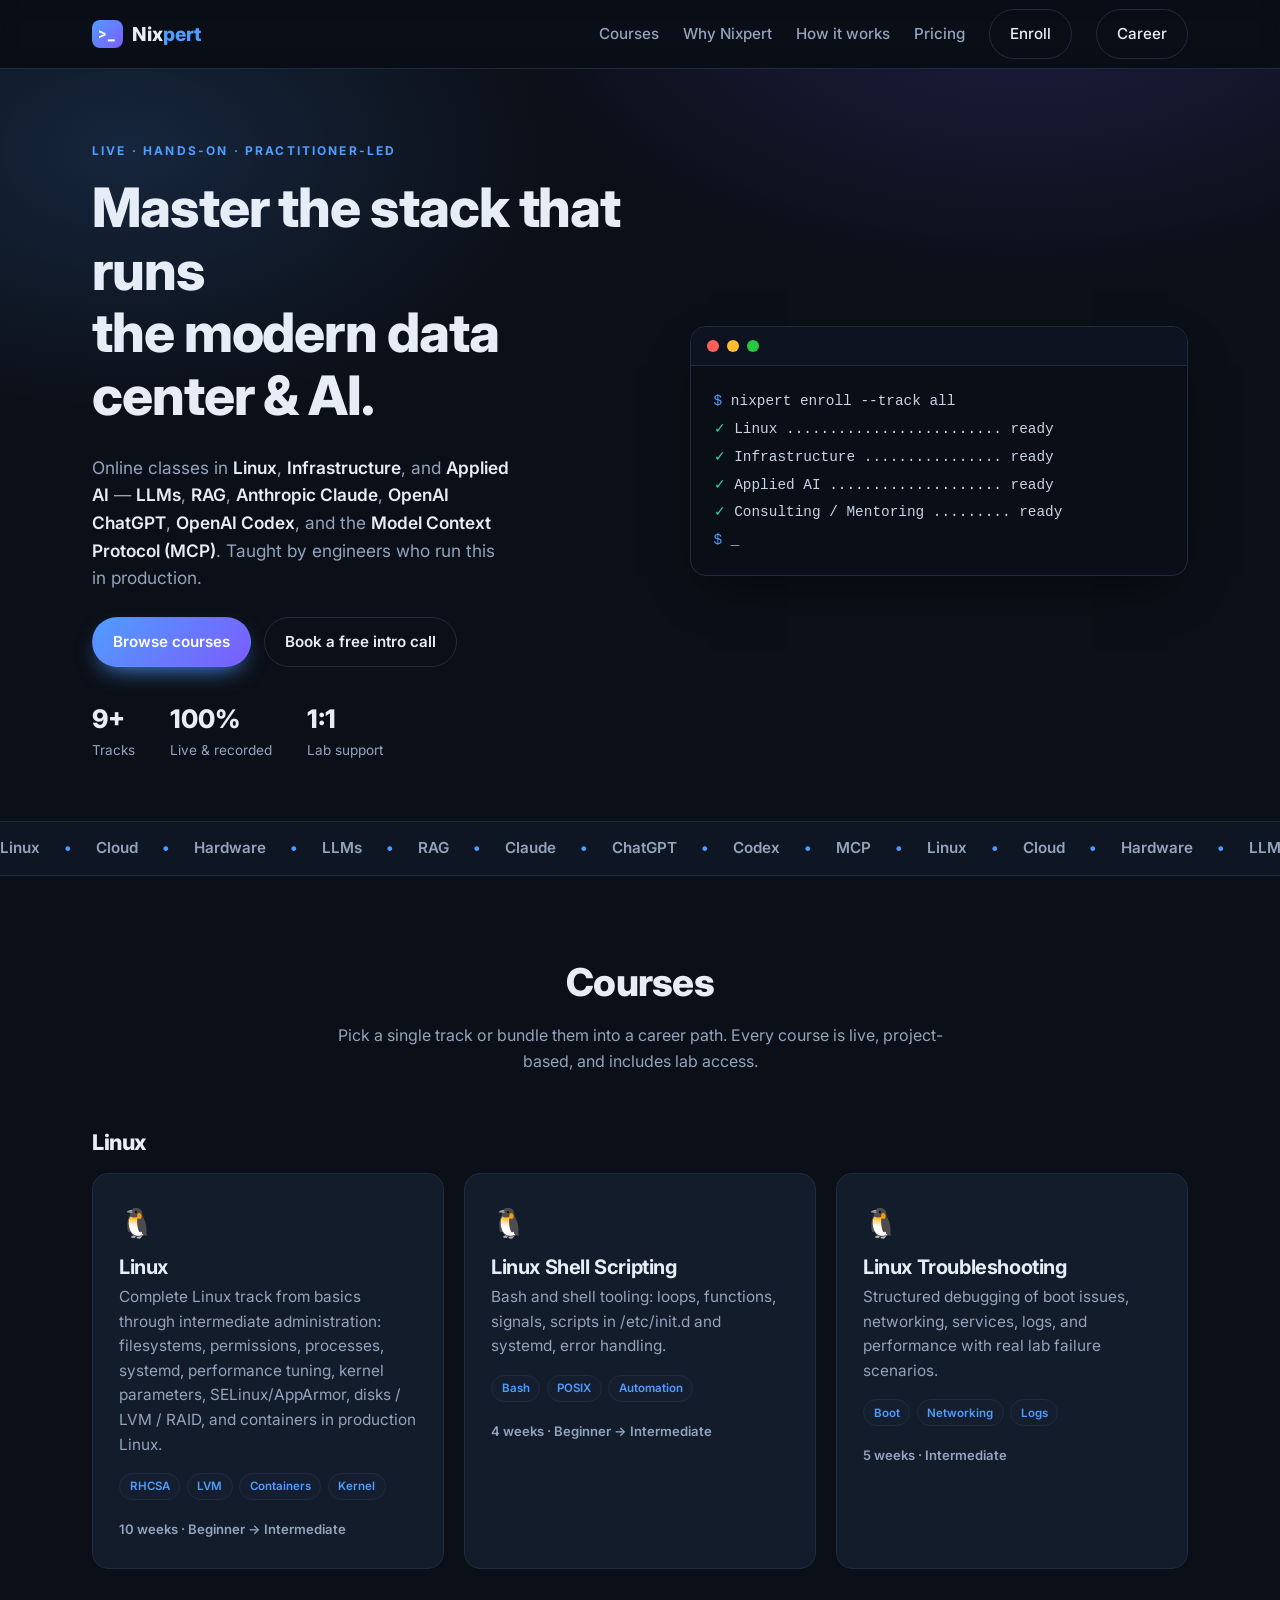
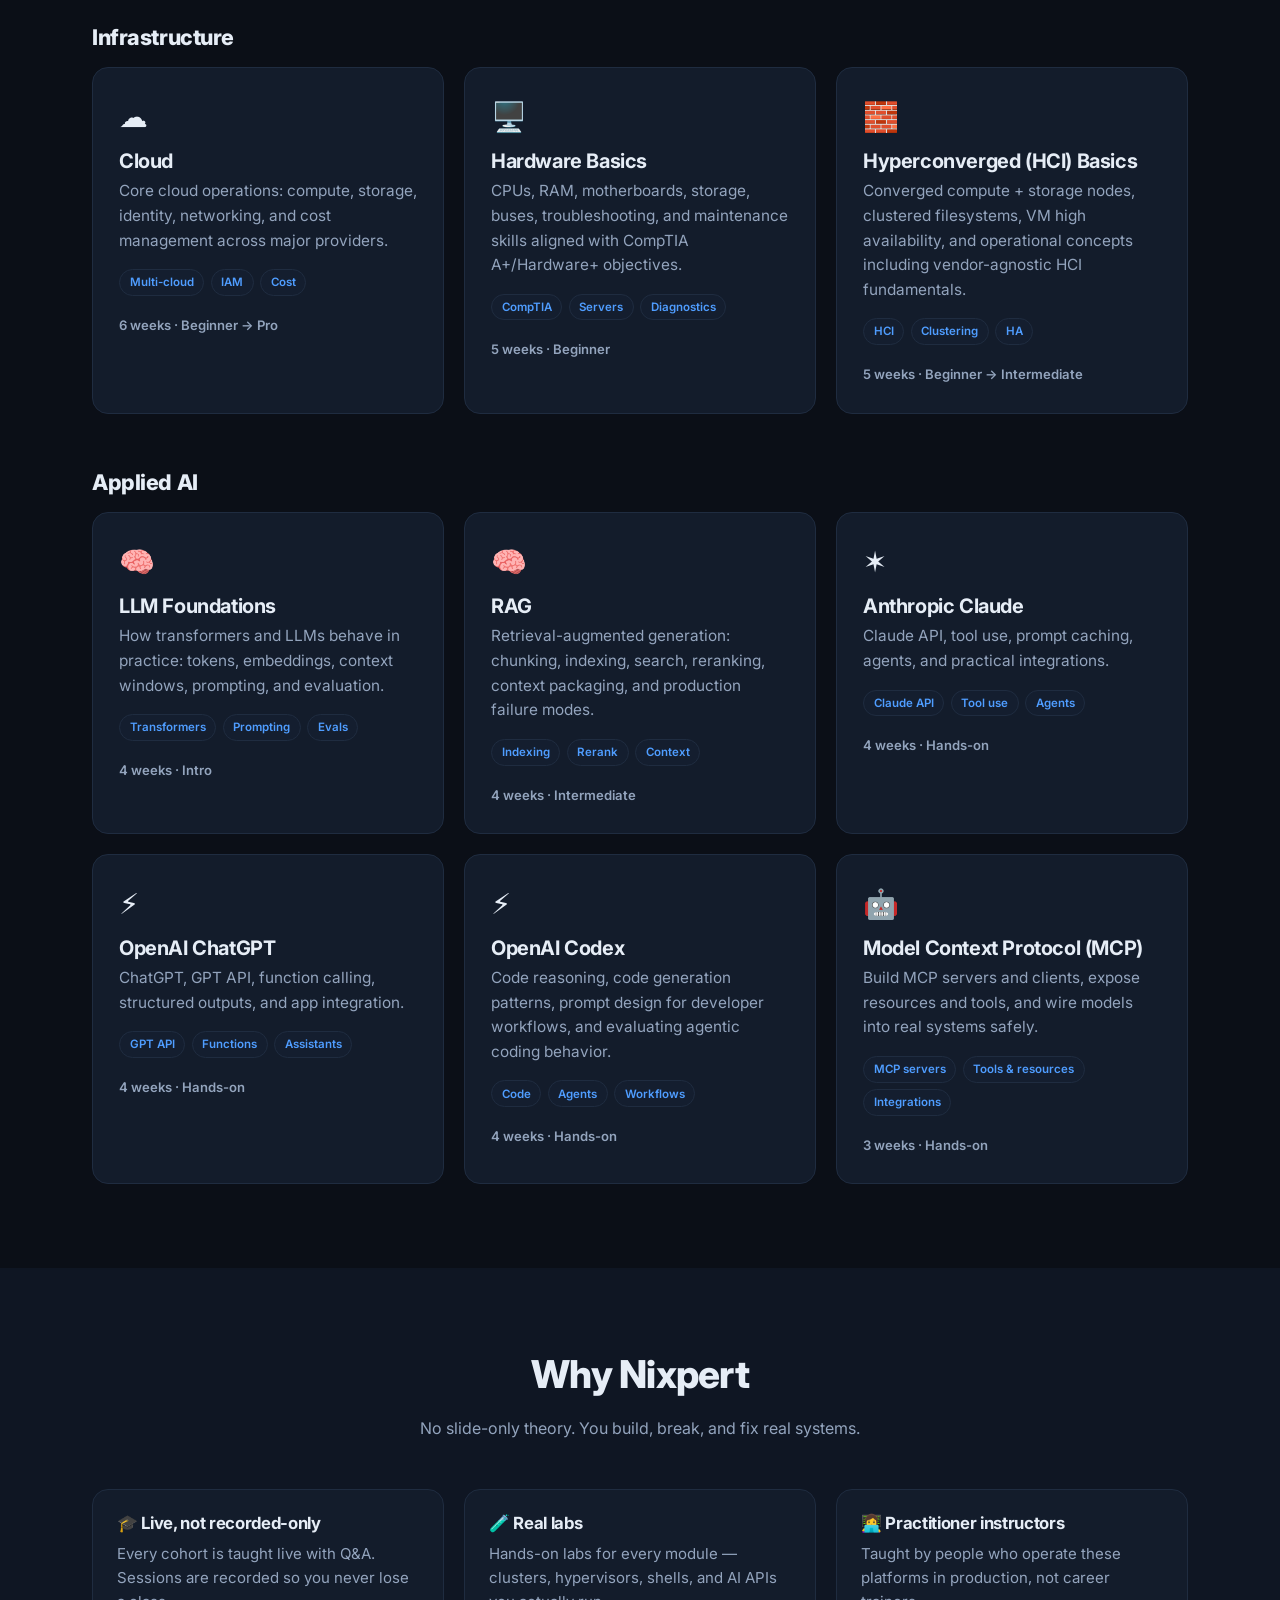
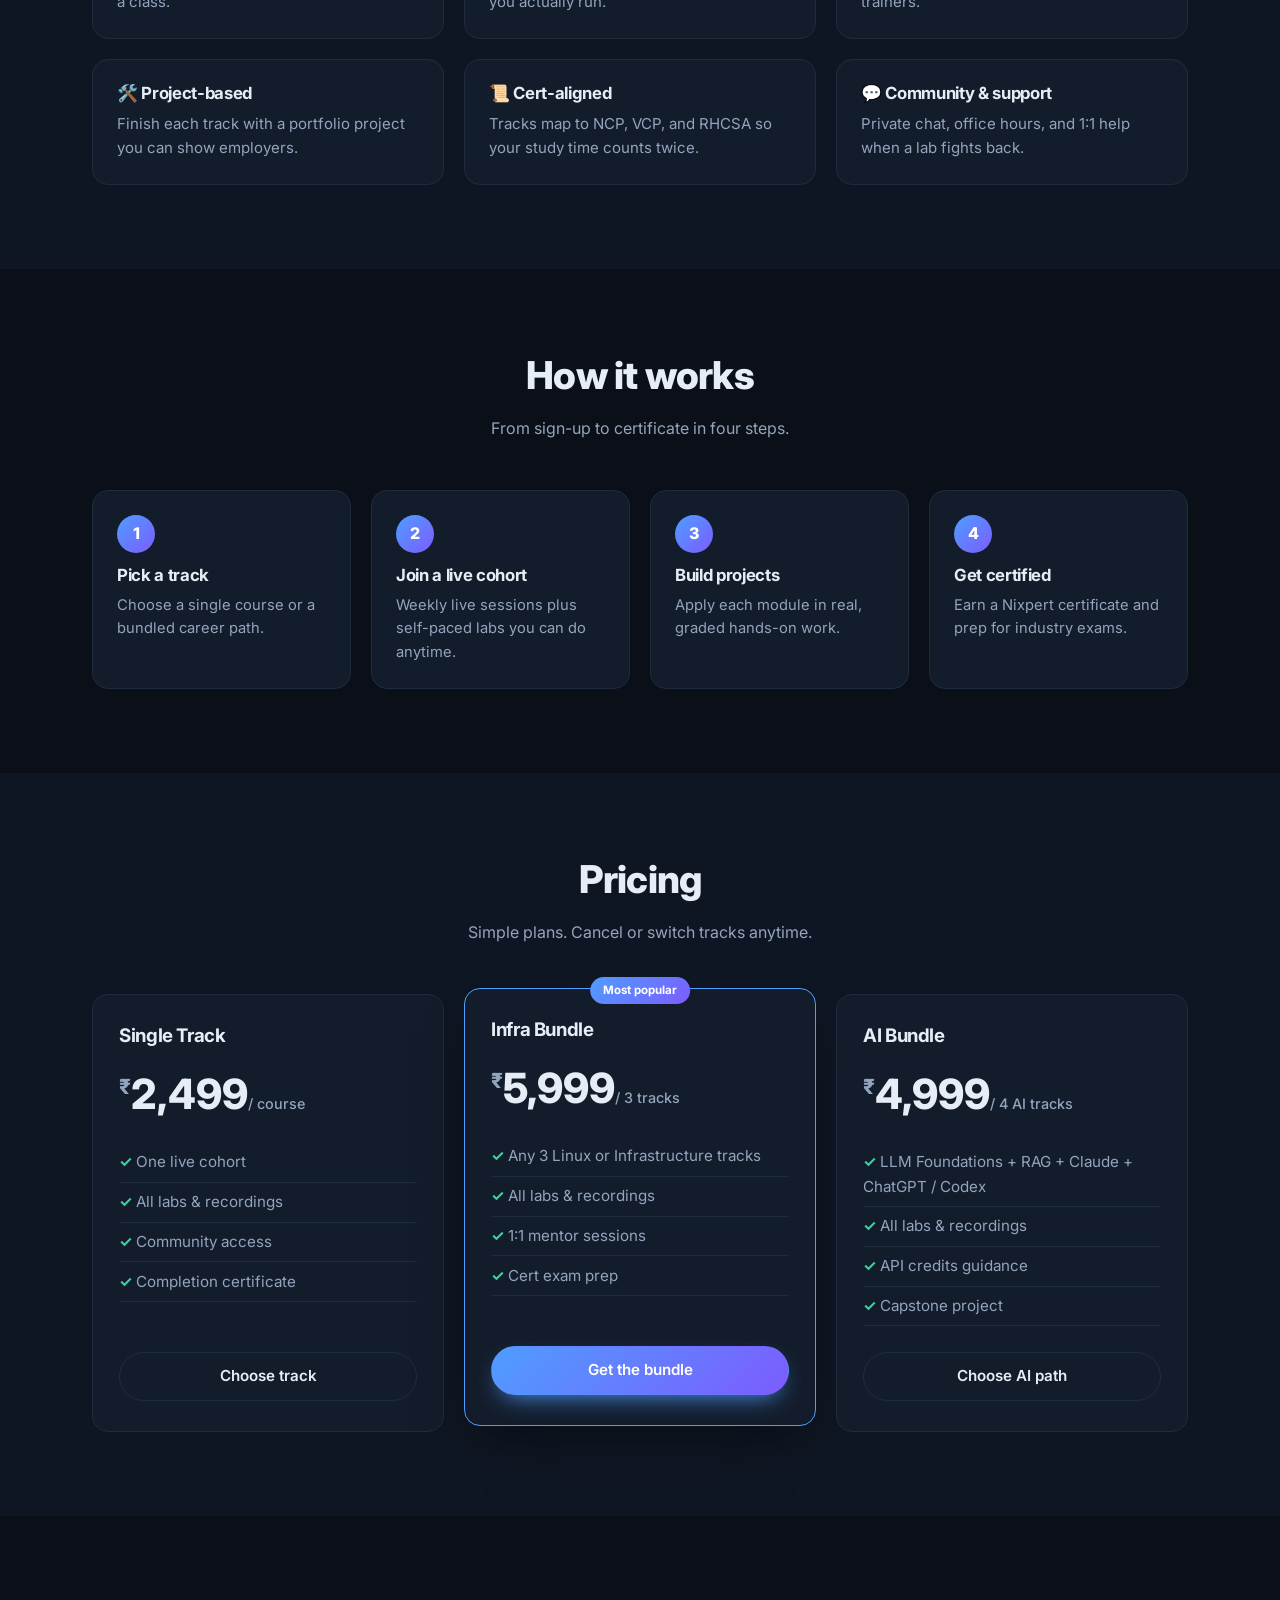
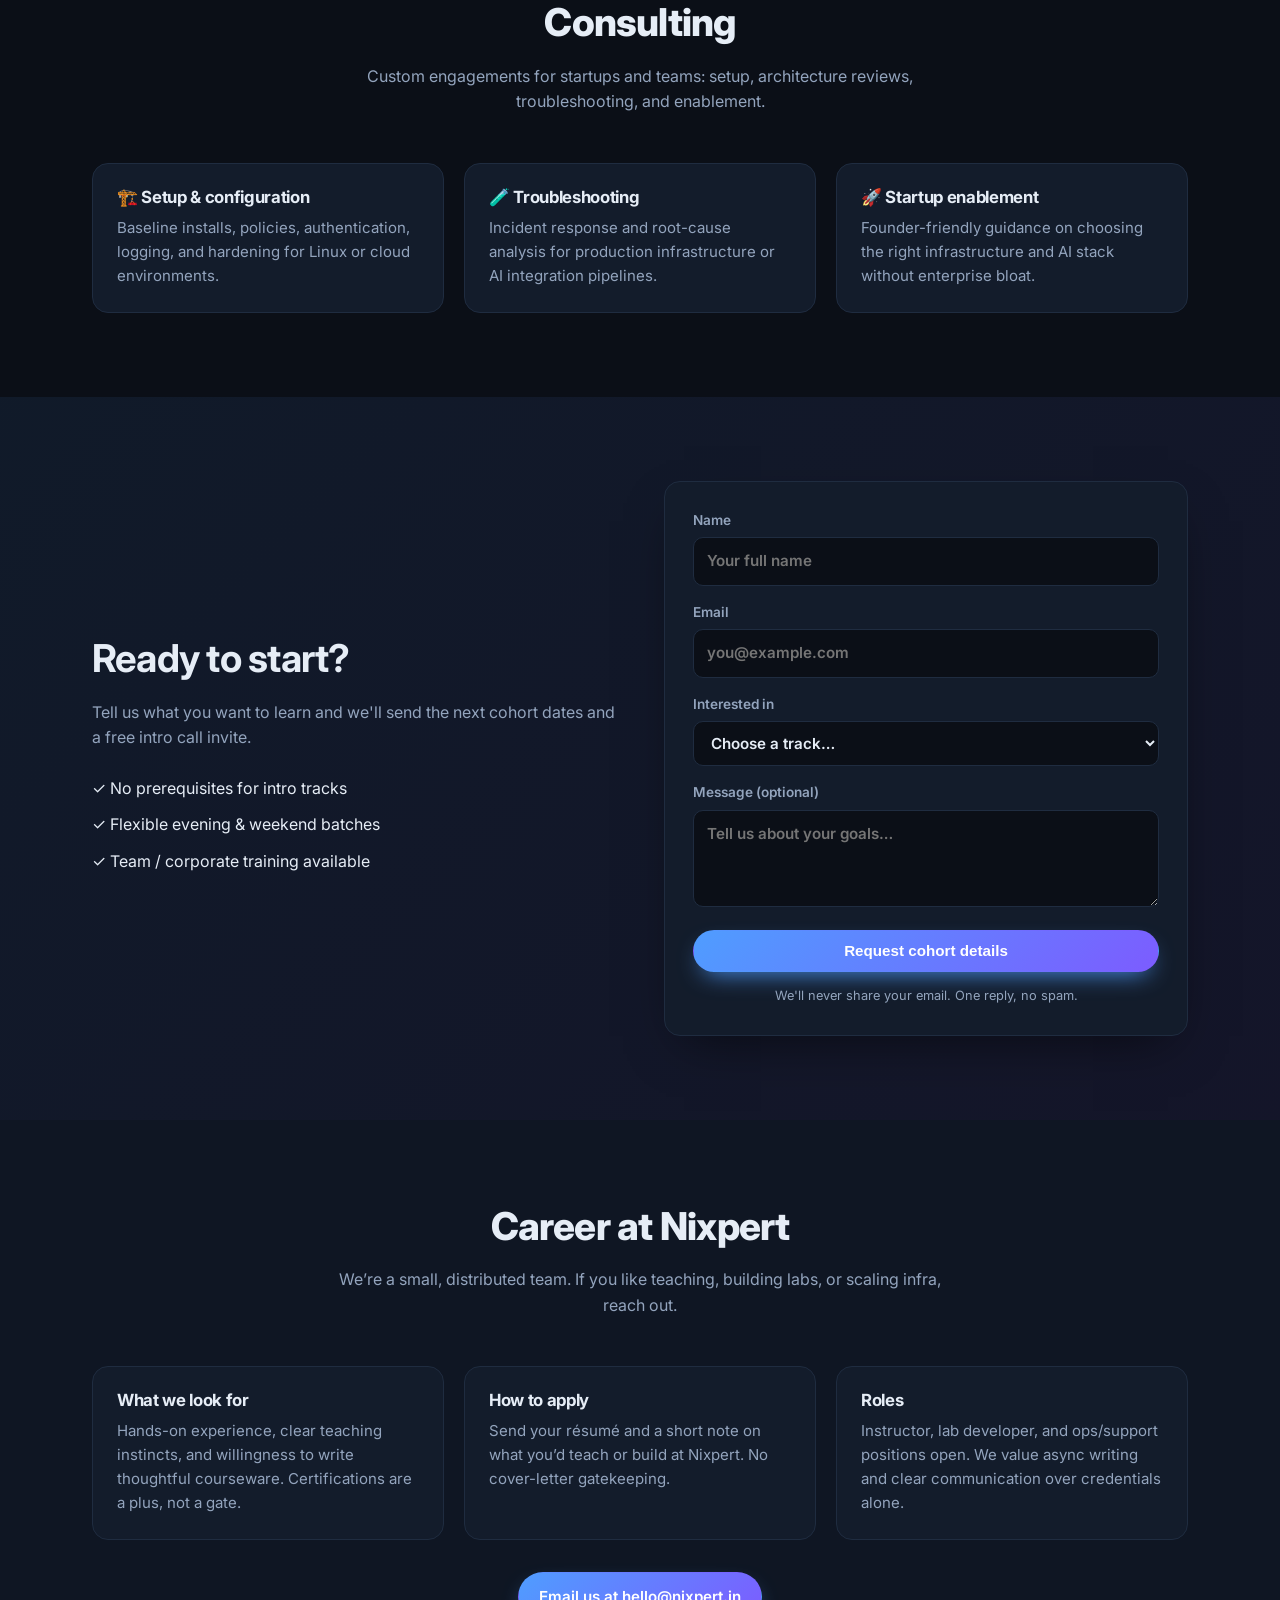
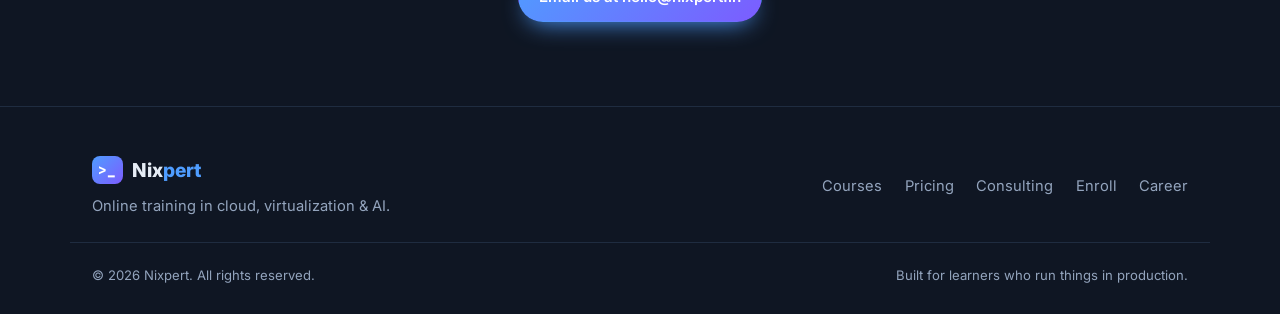
==== index.html @ 0e4563c8 "Remove duplicate intro call CTA from header nav and keep enroll note consistent" ====
<!DOCTYPE html>
<html lang="en">
<head>
  <meta charset="UTF-8" />
  <meta name="viewport" content="width=device-width, initial-scale=1.0" />
  <title>Nixpert — Online Training in Linux, Infrastructure &amp; AI</title>
  <meta name="description" content="Nixpert offers live, hands-on online training in Linux, Infrastructure, and Applied AI — LLMs, ChatGPT, OpenAI Codex, Claude, Claude Code, MCP, RAG, and more. Learn from real-world engineers." />
  <meta name="keywords" content="Linux training, Linux basics, Linux advanced, shell scripting, Linux troubleshooting, cloud training, AWS, GCP, Azure, hardware basics, HCI, hyperconverged, storage networking, AI training, OpenAI, ChatGPT, Codex, Anthropic, Claude, Claude Code, MCP, LLMs, RAG, online classes" />
  <meta property="og:title" content="Nixpert — Online Training in Linux, Infrastructure &amp; AI" />
  <meta property="og:description" content="Live, hands-on online classes in Linux, Infrastructure, and Applied AI: LLMs, ChatGPT, Codex, Claude, MCP, RAG, Cloud, and Hyperconverged fundamentals." />
  <meta property="og:type" content="website" />
  <link rel="preconnect" href="https://fonts.googleapis.com" />
  <link rel="preconnect" href="https://fonts.gstatic.com" crossorigin />
  <link href="https://fonts.googleapis.com/css2?family=Inter:wght@400;500;600;700;800&amp;family=JetBrains+Mono:wght@500;700&amp;display=swap" rel="stylesheet" />
  <link rel="stylesheet" href="styles.css" />
  <link rel="icon" href="data:image/svg+xml,<svg xmlns='http://www.w3.org/2000/svg' viewBox='0 0 100 100'><text y='.9em' font-size='90'>🐧</text></svg>" />
</head>
<body>
  <!-- ============ HEADER ============ -->
  <header class="site-header" id="top">
    <div class="container nav">
      <a class="brand" href="#top">
        <span class="brand-mark">&gt;_</span>
        <span class="brand-name">Nix<span class="accent">pert</span></span>
      </a>
      <nav class="nav-links" aria-label="Primary">
        <a href="#courses">Courses</a>
        <a href="#why">Why Nixpert</a>
        <a href="#how">How it works</a>
        <a href="#pricing">Pricing</a>
        <a class="btn btn-ghost" href="#enroll">Enroll</a>
        <a class="btn btn-ghost" href="#career">Career</a>
      </nav>
      <button class="nav-toggle" aria-label="Toggle menu" aria-expanded="false">☰</button>
    </div>
  </header>

  <!-- ============ HERO ============ -->
  <section class="hero">
    <div class="container hero-grid">
      <div class="hero-copy">
        <p class="eyebrow">Live · Hands-on · Practitioner-led</p>
        <h1>Master the stack that runs<br />the modern data center &amp; AI.</h1>
        <p class="lede">
          Online classes in <strong>Linux</strong>, <strong>Infrastructure</strong>, and
          <strong>Applied AI</strong> — <strong>LLMs</strong>, <strong>RAG</strong>,
          <strong>Anthropic Claude</strong>, <strong>OpenAI ChatGPT</strong>,
          <strong>OpenAI Codex</strong>, and the <strong>Model Context Protocol (MCP)</strong>.
          Taught by engineers who run this in production.
        </p>
        <div class="hero-cta">
          <a class="btn btn-primary" href="#courses">Browse courses</a>
          <a class="btn btn-ghost" href="#enroll">Book a free intro call</a>
        </div>
        <ul class="hero-stats">
          <li><strong>9+</strong><span>Tracks</span></li>
          <li><strong>100%</strong><span>Live &amp; recorded</span></li>
          <li><strong>1:1</strong><span>Lab support</span></li>
        </ul>
      </div>
      <div class="hero-terminal" aria-hidden="true">
        <div class="term-bar"><span></span><span></span><span></span></div>
        <pre class="term-body"><code><span class="c">$</span> nixpert enroll --track all
<span class="g">✓</span> Linux ......................... ready
<span class="g">✓</span> Infrastructure ................ ready
<span class="g">✓</span> Applied AI .................... ready
<span class="g">✓</span> Consulting / Mentoring ......... ready
<span class="c">$</span> <span class="blink">_</span></code></pre>
      </div>
    </div>
    <div class="marquee" aria-hidden="true">
      <div class="marquee-track">
        <span>Linux</span><span>•</span><span>Cloud</span><span>•</span>
        <span>Hardware</span><span>•</span><span>LLMs</span><span>•</span>
        <span>RAG</span><span>•</span><span>Claude</span><span>•</span>
        <span>ChatGPT</span><span>•</span><span>Codex</span><span>•</span>
        <span>MCP</span><span>•</span>
        <span>Linux</span><span>•</span><span>Cloud</span><span>•</span>
        <span>Hardware</span><span>•</span><span>LLMs</span><span>•</span>
        <span>RAG</span><span>•</span><span>Claude</span><span>•</span>
        <span>ChatGPT</span><span>•</span><span>Codex</span><span>•</span>
        <span>MCP</span><span>•</span>
      </div>
    </div>
  </section>

  <!-- ============ COURSES ============ -->
  <section class="section" id="courses">
    <div class="container">
      <div class="section-head">
        <h2>Courses</h2>
        <p>Pick a single track or bundle them into a career path. Every course is live, project-based, and includes lab access.</p>
      </div>

      <h3 class="track-heading">Linux</h3>
      <div class="card-grid">

        <article class="course-card">
          <div class="course-icon">🐧</div>
          <h3>Linux</h3>
          <p>Complete Linux track from basics through intermediate administration: filesystems, permissions, processes, systemd, performance tuning, kernel parameters, SELinux/AppArmor, disks / LVM / RAID, and containers in production Linux.</p>
          <ul class="tags"><li>RHCSA</li><li>LVM</li><li>Containers</li><li>Kernel</li></ul>
          <span class="course-meta">10 weeks · Beginner → Intermediate</span>
        </article>

        <article class="course-card">
          <div class="course-icon">🐧</div>
          <h3>Linux Shell Scripting</h3>
          <p>Bash and shell tooling: loops, functions, signals, scripts in /etc/init.d and systemd, error handling.</p>
          <ul class="tags"><li>Bash</li><li>POSIX</li><li>Automation</li></ul>
          <span class="course-meta">4 weeks · Beginner → Intermediate</span>
        </article>

        <article class="course-card">
          <div class="course-icon">🐧</div>
          <h3>Linux Troubleshooting</h3>
          <p>Structured debugging of boot issues, networking, services, logs, and performance with real lab failure scenarios.</p>
          <ul class="tags"><li>Boot</li><li>Networking</li><li>Logs</li></ul>
          <span class="course-meta">5 weeks · Intermediate</span>
        </article>

      </div>

      <h3 class="track-heading">Infrastructure</h3>
      <div class="card-grid">

        <article class="course-card">
          <div class="course-icon">☁️</div>
          <h3>Cloud</h3>
          <p>Core cloud operations: compute, storage, identity, networking, and cost management across major providers.</p>
          <ul class="tags"><li>Multi-cloud</li><li>IAM</li><li>Cost</li></ul>
          <span class="course-meta">6 weeks · Beginner → Pro</span>
        </article>

        <article class="course-card">
          <div class="course-icon">🖥️</div>
          <h3>Hardware Basics</h3>
          <p>CPUs, RAM, motherboards, storage, buses, troubleshooting, and maintenance skills aligned with CompTIA A+/Hardware+ objectives.</p>
          <ul class="tags"><li>CompTIA</li><li>Servers</li><li>Diagnostics</li></ul>
          <span class="course-meta">5 weeks · Beginner</span>
        </article>

        <article class="course-card">
          <div class="course-icon">🧱</div>
          <h3>Hyperconverged (HCI) Basics</h3>
          <p>Converged compute + storage nodes, clustered filesystems, VM high availability, and operational concepts including vendor-agnostic HCI fundamentals.</p>
          <ul class="tags"><li>HCI</li><li>Clustering</li><li>HA</li></ul>
          <span class="course-meta">5 weeks · Beginner → Intermediate</span>
        </article>

      </div>

      <h3 class="track-heading">Applied AI</h3>
      <div class="card-grid">

        <article class="course-card">
          <div class="course-icon">🧠</div>
          <h3>LLM Foundations</h3>
          <p>How transformers and LLMs behave in practice: tokens, embeddings, context windows, prompting, and evaluation.</p>
          <ul class="tags"><li>Transformers</li><li>Prompting</li><li>Evals</li></ul>
          <span class="course-meta">4 weeks · Intro</span>
        </article>

        <article class="course-card">
          <div class="course-icon">🧠</div>
          <h3>RAG</h3>
          <p>Retrieval-augmented generation: chunking, indexing, search, reranking, context packaging, and production failure modes.</p>
          <ul class="tags"><li>Indexing</li><li>Rerank</li><li>Context</li></ul>
          <span class="course-meta">4 weeks · Intermediate</span>
        </article>

        <article class="course-card">
          <div class="course-icon">✶</div>
          <h3>Anthropic Claude</h3>
          <p>Claude API, tool use, prompt caching, agents, and practical integrations.</p>
          <ul class="tags"><li>Claude API</li><li>Tool use</li><li>Agents</li></ul>
          <span class="course-meta">4 weeks · Hands-on</span>
        </article>

        <article class="course-card">
          <div class="course-icon">⚡</div>
          <h3>OpenAI ChatGPT</h3>
          <p>ChatGPT, GPT API, function calling, structured outputs, and app integration.</p>
          <ul class="tags"><li>GPT API</li><li>Functions</li><li>Assistants</li></ul>
          <span class="course-meta">4 weeks · Hands-on</span>
        </article>

        <article class="course-card">
          <div class="course-icon">⚡</div>
          <h3>OpenAI Codex</h3>
          <p>Code reasoning, code generation patterns, prompt design for developer workflows, and evaluating agentic coding behavior.</p>
          <ul class="tags"><li>Code</li><li>Agents</li><li>Workflows</li></ul>
          <span class="course-meta">4 weeks · Hands-on</span>
        </article>

        <article class="course-card">
          <div class="course-icon">🤖</div>
          <h3>Model Context Protocol (MCP)</h3>
          <p>Build MCP servers and clients, expose resources and tools, and wire models into real systems safely.</p>
          <ul class="tags"><li>MCP servers</li><li>Tools &amp; resources</li><li>Integrations</li></ul>
          <span class="course-meta">3 weeks · Hands-on</span>
        </article>

      </div>
    </div>
  </section>

  <!-- ============ WHY ============ -->
  <section class="section section-alt" id="why">
    <div class="container">
      <div class="section-head">
        <h2>Why Nixpert</h2>
        <p>No slide-only theory. You build, break, and fix real systems.</p>
      </div>
      <div class="feature-grid">
        <div class="feature">
          <h3>🎓 Live, not recorded-only</h3>
          <p>Every cohort is taught live with Q&amp;A. Sessions are recorded so you never lose a class.</p>
        </div>
        <div class="feature">
          <h3>🧪 Real labs</h3>
          <p>Hands-on labs for every module — clusters, hypervisors, shells, and AI APIs you actually run.</p>
        </div>
        <div class="feature">
          <h3>👩‍💻 Practitioner instructors</h3>
          <p>Taught by people who operate these platforms in production, not career trainers.</p>
        </div>
        <div class="feature">
          <h3>🛠️ Project-based</h3>
          <p>Finish each track with a portfolio project you can show employers.</p>
        </div>
        <div class="feature">
          <h3>📜 Cert-aligned</h3>
          <p>Tracks map to NCP, VCP, and RHCSA so your study time counts twice.</p>
        </div>
        <div class="feature">
          <h3>💬 Community &amp; support</h3>
          <p>Private chat, office hours, and 1:1 help when a lab fights back.</p>
        </div>
      </div>
    </div>
  </section>

  <!-- ============ HOW IT WORKS ============ -->
  <section class="section" id="how">
    <div class="container">
      <div class="section-head">
        <h2>How it works</h2>
        <p>From sign-up to certificate in four steps.</p>
      </div>
      <ol class="steps">
        <li><span class="step-n">1</span><h3>Pick a track</h3><p>Choose a single course or a bundled career path.</p></li>
        <li><span class="step-n">2</span><h3>Join a live cohort</h3><p>Weekly live sessions plus self-paced labs you can do anytime.</p></li>
        <li><span class="step-n">3</span><h3>Build projects</h3><p>Apply each module in real, graded hands-on work.</p></li>
        <li><span class="step-n">4</span><h3>Get certified</h3><p>Earn a Nixpert certificate and prep for industry exams.</p></li>
      </ol>
    </div>
  </section>

  <!-- ============ PRICING ============ -->
  <section class="section section-alt" id="pricing">
    <div class="container">
      <div class="section-head">
        <h2>Pricing</h2>
        <p>Simple plans. Cancel or switch tracks anytime.</p>
      </div>
      <div class="price-grid">
        <div class="price-card">
          <h3>Single Track</h3>
          <p class="price"><span>₹</span>2,499<small>/ course</small></p>
          <ul>
            <li>One live cohort</li>
            <li>All labs &amp; recordings</li>
            <li>Community access</li>
            <li>Completion certificate</li>
          </ul>
          <a class="btn btn-ghost" href="#enroll">Choose track</a>
        </div>
        <div class="price-card price-card--featured">
          <div class="badge">Most popular</div>
          <h3>Infra Bundle</h3>
          <p class="price"><span>₹</span>5,999<small>/ 3 tracks</small></p>
          <ul>
            <li>Any 3 Linux or Infrastructure tracks</li>
            <li>All labs &amp; recordings</li>
            <li>1:1 mentor sessions</li>
            <li>Cert exam prep</li>
          </ul>
          <a class="btn btn-primary" href="#enroll">Get the bundle</a>
        </div>
        <div class="price-card">
          <h3>AI Bundle</h3>
          <p class="price"><span>₹</span>4,999<small>/ 4 AI tracks</small></p>
          <ul>
            <li>LLM Foundations + RAG + Claude + ChatGPT / Codex</li>
            <li>All labs &amp; recordings</li>
            <li>API credits guidance</li>
            <li>Capstone project</li>
          </ul>
          <a class="btn btn-ghost" href="#enroll">Choose AI path</a>
        </div>
      </div>
    </div>
  </section>

  <!-- ============ CONSULTING ============ -->
  <section class="section" id="consulting">
    <div class="container">
      <div class="section-head">
        <h2>Consulting</h2>
        <p>Custom engagements for startups and teams: setup, architecture reviews, troubleshooting, and enablement.</p>
      </div>
      <div class="feature-grid">
        <div class="feature">
          <h3>🏗️ Setup &amp; configuration</h3>
          <p>Baseline installs, policies, authentication, logging, and hardening for Linux or cloud environments.</p>
        </div>
        <div class="feature">
          <h3>🧪 Troubleshooting</h3>
          <p>Incident response and root-cause analysis for production infrastructure or AI integration pipelines.</p>
        </div>
        <div class="feature">
          <h3>🚀 Startup enablement</h3>
          <p>Founder-friendly guidance on choosing the right infrastructure and AI stack without enterprise bloat.</p>
        </div>
      </div>
    </div>
  </section>

  <!-- ============ ENROLL ============ -->
  <section class="section enroll" id="enroll">
    <div class="container enroll-grid">
      <div class="enroll-copy">
        <h2>Ready to start?</h2>
        <p>Tell us what you want to learn and we'll send the next cohort dates and a free intro call invite.</p>
        <ul class="enroll-points">
          <li>✓ No prerequisites for intro tracks</li>
          <li>✓ Flexible evening &amp; weekend batches</li>
          <li>✓ Team / corporate training available</li>
        </ul>
      </div>
      <form class="enroll-form" action="https://formsubmit.co/hello@nixpert.in" method="POST">
        <label>Name
          <input type="text" name="name" required placeholder="Your full name" />
        </label>
        <label>Email
          <input type="email" name="email" required placeholder="you@example.com" />
        </label>
        <label>Interested in
          <select name="track" required>
            <option value="" disabled selected>Choose a track…</option>
            <option>Cloud</option>
            <option>Infrastructure</option>
            <option>Linux</option>
          </select>
        </label>
        <label>Message (optional)
          <textarea name="message" rows="3" placeholder="Tell us about your goals…"></textarea>
        </label>
        <button class="btn btn-primary btn-block" type="submit">Request cohort details</button>
        <p class="form-note">We'll never share your email. One reply, no spam.</p>
      </form>
    </div>
  </section>

  <!-- ============ CAREER ============ -->
  <section class="section section-alt" id="career">
    <div class="container">
      <div class="section-head">
        <h2>Career at Nixpert</h2>
        <p>We’re a small, distributed team. If you like teaching, building labs, or scaling infra, reach out.</p>
      </div>
      <div class="feature-grid">
        <div class="feature">
          <h3>What we look for</h3>
          <p>Hands-on experience, clear teaching instincts, and willingness to write thoughtful courseware. Certifications are a plus, not a gate.</p>
        </div>
        <div class="feature">
          <h3>How to apply</h3>
          <p>Send your résumé and a short note on what you’d teach or build at Nixpert. No cover-letter gatekeeping.</p>
        </div>
        <div class="feature">
          <h3>Roles</h3>
          <p>Instructor, lab developer, and ops/support positions open. We value async writing and clear communication over credentials alone.</p>
        </div>
      </div>
      <div style="max-width: 720px; margin: 32px auto 0; text-align: center;">
        <a class="btn btn-primary" href="mailto:hello@nixpert.in">Email us at hello@nixpert.in</a>
      </div>
    </div>
  </section>

  <!-- ============ FOOTER ============ -->
  <footer class="site-footer">
    <div class="container footer-grid">

      <div>
        <a class="brand" href="#top"><span class="brand-mark">&gt;_</span><span class="brand-name">Nix<span class="accent">pert</span></span></a>
        <p class="footer-tag">Online training in cloud, virtualization &amp; AI.</p>
      </div>
      <nav aria-label="Footer">
        <a href="#courses">Courses</a>
        <a href="#pricing">Pricing</a>
        <a href="#consulting">Consulting</a>
        <a href="#enroll">Enroll</a>
        <a href="#career">Career</a>
      </nav>
    </div>
    <div class="container footer-bottom">
      <span>© <span id="year"></span> Nixpert. All rights reserved.</span>
      <span>Built for learners who run things in production.</span>
    </div>
  </footer>

  <script>
    // Mobile nav toggle
    const toggle = document.querySelector('.nav-toggle');
    const links = document.querySelector('.nav-links');
    toggle.addEventListener('click', () => {
      const open = links.classList.toggle('open');
      toggle.setAttribute('aria-expanded', open);
    });
    links.querySelectorAll('a').forEach(a => a.addEventListener('click', () => {
      links.classList.remove('open');
      toggle.setAttribute('aria-expanded', false);
    }));
    // Current year
    document.getElementById('year').textContent = new Date().getFullYear();
  </script>
</body>
</html>
---- styles.css ----
:root {
  --bg: #0b0f17;
  --bg-alt: #0f1623;
  --panel: #131c2b;
  --panel-2: #18233650;
  --text: #e6edf6;
  --muted: #93a4bd;
  --border: #1f2c40;
  --accent: #4f9dff;
  --accent-2: #7c5cff;
  --green: #38d39f;
  --radius: 16px;
  --maxw: 1140px;
  --shadow: 0 20px 50px -20px rgba(0, 0, 0, 0.6);
}

* { box-sizing: border-box; }

html { scroll-behavior: smooth; }

body {
  margin: 0;
  font-family: "Inter", system-ui, -apple-system, Segoe UI, Roboto, sans-serif;
  background: var(--bg);
  color: var(--text);
  line-height: 1.6;
  -webkit-font-smoothing: antialiased;
}

.container {
  width: 100%;
  max-width: var(--maxw);
  margin: 0 auto;
  padding: 0 22px;
}

a { color: inherit; text-decoration: none; }

h1, h2, h3 { line-height: 1.15; margin: 0 0 .5em; letter-spacing: -0.02em; }

.accent { color: var(--accent); }

/* ---------- Buttons ---------- */
.btn {
  display: inline-flex;
  align-items: center;
  justify-content: center;
  gap: .5rem;
  padding: .72rem 1.25rem;
  border-radius: 999px;
  font-weight: 600;
  font-size: .95rem;
  border: 1px solid transparent;
  cursor: pointer;
  transition: transform .15s ease, box-shadow .2s ease, background .2s ease;
}
.btn:hover { transform: translateY(-2px); }
.btn-primary {
  background: linear-gradient(135deg, var(--accent), var(--accent-2));
  color: #fff;
  box-shadow: 0 10px 25px -10px var(--accent);
}
.btn-ghost {
  background: transparent;
  border-color: var(--border);
  color: var(--text);
}
.btn-ghost:hover { border-color: var(--accent); color: #fff; }
.btn-block { width: 100%; }

/* ---------- Header ---------- */
.site-header {
  position: sticky;
  top: 0;
  z-index: 50;
  backdrop-filter: blur(12px);
  background: rgba(11, 15, 23, 0.72);
  border-bottom: 1px solid var(--border);
}
.nav {
  display: flex;
  align-items: center;
  justify-content: space-between;
  height: 68px;
}
.brand { display: inline-flex; align-items: center; gap: .55rem; font-weight: 800; font-size: 1.2rem; }
.brand-mark {
  font-family: "JetBrains Mono", monospace;
  background: linear-gradient(135deg, var(--accent), var(--accent-2));
  color: #fff;
  padding: .15rem .4rem;
  border-radius: 8px;
  font-size: .9rem;
}
.nav-links { display: flex; align-items: center; gap: 1.5rem; }
.nav-links a { color: var(--muted); font-weight: 500; font-size: .95rem; transition: color .2s; }
.nav-links a:hover { color: var(--text); }
.nav-links .btn { color: var(--text); }
.nav-toggle {
  display: none;
  background: none;
  border: none;
  color: var(--text);
  font-size: 1.5rem;
  cursor: pointer;
}

/* ---------- Hero ---------- */
.hero {
  position: relative;
  overflow: hidden;
  background:
    radial-gradient(900px 500px at 80% -10%, rgba(124, 92, 255, 0.18), transparent 60%),
    radial-gradient(800px 500px at 10% 10%, rgba(79, 157, 255, 0.16), transparent 55%);
  padding: 72px 0 0;
}
.hero-grid {
  display: grid;
  grid-template-columns: 1.05fr .95fr;
  gap: 48px;
  align-items: center;
}
.eyebrow {
  text-transform: uppercase;
  letter-spacing: .18em;
  font-size: .75rem;
  font-weight: 700;
  color: var(--accent);
  margin: 0 0 1rem;
}
.hero h1 { font-size: clamp(2.1rem, 4.4vw, 3.4rem); font-weight: 800; }
.lede { color: var(--muted); font-size: 1.08rem; max-width: 38ch; }
.lede strong { color: var(--text); font-weight: 600; }
.hero-cta { display: flex; gap: .8rem; margin: 1.6rem 0 2rem; flex-wrap: wrap; }
.hero-stats { display: flex; gap: 2.2rem; list-style: none; padding: 0; margin: 0; }
.hero-stats li { display: flex; flex-direction: column; }
.hero-stats strong { font-size: 1.6rem; font-weight: 800; }
.hero-stats span { color: var(--muted); font-size: .85rem; }

/* Terminal */
.hero-terminal {
  background: #0a0e16;
  border: 1px solid var(--border);
  border-radius: var(--radius);
  box-shadow: var(--shadow);
  overflow: hidden;
}
.term-bar { display: flex; gap: .5rem; padding: .8rem 1rem; background: #0d1320; border-bottom: 1px solid var(--border); }
.term-bar span { width: 12px; height: 12px; border-radius: 50%; background: #2a3854; }
.term-bar span:nth-child(1) { background: #ff5f57; }
.term-bar span:nth-child(2) { background: #febc2e; }
.term-bar span:nth-child(3) { background: #28c840; }
.term-body {
  margin: 0;
  padding: 1.3rem 1.4rem;
  font-family: "JetBrains Mono", monospace;
  font-size: .9rem;
  line-height: 1.8;
  color: #c8d3e6;
  overflow-x: auto;
}
.term-body .c { color: var(--accent); }
.term-body .g { color: var(--green); }
.blink { animation: blink 1.1s steps(1) infinite; }
@keyframes blink { 50% { opacity: 0; } }

/* Marquee */
.marquee { margin-top: 60px; border-top: 1px solid var(--border); border-bottom: 1px solid var(--border); overflow: hidden; background: var(--bg-alt); }
.marquee-track { display: flex; gap: 1.5rem; white-space: nowrap; padding: 14px 0; width: max-content; animation: scroll 28s linear infinite; }
.marquee-track span { color: var(--muted); font-weight: 600; font-size: .95rem; }
.marquee-track span:nth-child(even) { color: var(--accent); }
@keyframes scroll { to { transform: translateX(-50%); } }

/* ---------- Sections ---------- */
.section { padding: 84px 0; }
.section-alt { background: var(--bg-alt); }
.section-head { max-width: 640px; margin: 0 auto 48px; text-align: center; }
.section-head h2 { font-size: clamp(1.7rem, 3vw, 2.4rem); font-weight: 800; }
.section-head p { color: var(--muted); margin: 0; }

.track-heading { grid-column: 1 / -1; margin: 56px 0 18px; font-size: 1.35rem; font-weight: 800; }
.card-grid + .track-heading:first-of-type { margin-top: 0; }
.card-grid { display: grid; grid-template-columns: repeat(3, 1fr); gap: 20px; }
.course-card {
  background: var(--panel);
  border: 1px solid var(--border);
  border-radius: var(--radius);
  padding: 26px;
  transition: transform .18s ease, border-color .2s ease, box-shadow .25s ease;
}
.course-card:hover { transform: translateY(-4px); border-color: var(--accent); box-shadow: var(--shadow); }
.course-card--wide { grid-column: span 3; display: grid; grid-template-columns: auto 1fr auto; gap: 24px; align-items: center; }
.course-card--wide .course-meta { justify-self: end; }
.course-icon { font-size: 1.8rem; margin-bottom: .6rem; }
.course-card h3 { font-size: 1.25rem; margin-bottom: .4rem; }
.course-card p { color: var(--muted); margin: 0 0 1rem; font-size: .96rem; }
.tags { display: flex; flex-wrap: wrap; gap: .4rem; list-style: none; padding: 0; margin: 0 0 1rem; }
.tags li { font-size: .72rem; font-weight: 600; color: var(--accent); background: var(--panel-2); border: 1px solid var(--border); padding: .2rem .6rem; border-radius: 999px; }
.course-meta { font-size: .82rem; color: var(--muted); font-weight: 600; }
.course-card--wide .course-icon, .course-card--wide p, .course-card--wide h3 { margin: 0; }

/* ---------- Features ---------- */
.feature-grid { display: grid; grid-template-columns: repeat(3, 1fr); gap: 20px; }
.feature { background: var(--panel); border: 1px solid var(--border); border-radius: var(--radius); padding: 24px; }
.feature h3 { font-size: 1.05rem; }
.feature p { color: var(--muted); margin: 0; font-size: .94rem; }

/* ---------- Steps ---------- */
.steps { display: grid; grid-template-columns: repeat(4, 1fr); gap: 20px; list-style: none; padding: 0; margin: 0; counter-reset: step; }
.steps li { background: var(--panel); border: 1px solid var(--border); border-radius: var(--radius); padding: 24px; position: relative; }
.step-n { display: inline-flex; align-items: center; justify-content: center; width: 38px; height: 38px; border-radius: 50%; font-weight: 800; background: linear-gradient(135deg, var(--accent), var(--accent-2)); color: #fff; margin-bottom: .8rem; }
.steps h3 { font-size: 1.05rem; }
.steps p { color: var(--muted); margin: 0; font-size: .92rem; }

/* ---------- Pricing ---------- */
.price-grid { display: grid; grid-template-columns: repeat(3, 1fr); gap: 20px; align-items: stretch; }
.price-card { background: var(--panel); border: 1px solid var(--border); border-radius: var(--radius); padding: 30px 26px; display: flex; flex-direction: column; position: relative; }
.price-card--featured { border-color: var(--accent); box-shadow: var(--shadow); transform: translateY(-6px); }
.badge { position: absolute; top: -12px; left: 50%; transform: translateX(-50%); background: linear-gradient(135deg, var(--accent), var(--accent-2)); color: #fff; font-size: .72rem; font-weight: 700; padding: .25rem .8rem; border-radius: 999px; }
.price { font-size: 2.6rem; font-weight: 800; margin: .3rem 0 1rem; }
.price span { font-size: 1.3rem; vertical-align: super; color: var(--muted); }
.price small { font-size: .9rem; font-weight: 500; color: var(--muted); }
.price-card ul { list-style: none; padding: 0; margin: 0 0 1.6rem; flex: 1; }
.price-card li { padding: .45rem 0; border-bottom: 1px solid var(--border); color: var(--muted); font-size: .95rem; }
.price-card li::before { content: "✓ "; color: var(--green); font-weight: 700; }

/* ---------- Enroll ---------- */
.enroll { background: linear-gradient(135deg, rgba(79,157,255,0.08), rgba(124,92,255,0.08)); }
.enroll-grid { display: grid; grid-template-columns: 1fr 1fr; gap: 48px; align-items: center; }
.enroll-copy h2 { font-size: clamp(1.7rem, 3vw, 2.4rem); }
.enroll-copy p { color: var(--muted); }
.enroll-points { list-style: none; padding: 0; margin: 1.2rem 0 0; }
.enroll-points li { padding: .35rem 0; color: var(--text); }
.enroll-form { background: var(--panel); border: 1px solid var(--border); border-radius: var(--radius); padding: 28px; box-shadow: var(--shadow); }
.enroll-form label { display: block; font-size: .85rem; font-weight: 600; color: var(--muted); margin-bottom: 1rem; }
.enroll-form input, .enroll-form select, .enroll-form textarea {
  width: 100%;
  margin-top: .35rem;
  background: var(--bg);
  border: 1px solid var(--border);
  border-radius: 10px;
  padding: .7rem .8rem;
  color: var(--text);
  font: inherit;
  font-size: .95rem;
}
.enroll-form input:focus, .enroll-form select:focus, .enroll-form textarea:focus { outline: none; border-color: var(--accent); }
.form-note { font-size: .8rem; color: var(--muted); text-align: center; margin: .9rem 0 0; }

/* ---------- Footer ---------- */
.site-footer { border-top: 1px solid var(--border); background: var(--bg-alt); padding: 48px 0 28px; }
.footer-grid { display: flex; justify-content: space-between; align-items: center; gap: 24px; flex-wrap: wrap; padding-bottom: 24px; border-bottom: 1px solid var(--border); }
.footer-tag { color: var(--muted); margin: .6rem 0 0; font-size: .92rem; }
.site-footer nav { display: flex; gap: 1.4rem; flex-wrap: wrap; }
.site-footer nav a { color: var(--muted); font-size: .92rem; }
.site-footer nav a:hover { color: var(--text); }
.footer-bottom { display: flex; justify-content: space-between; gap: 16px; flex-wrap: wrap; padding-top: 22px; color: var(--muted); font-size: .82rem; }

/* ---------- Consulting ---------- */
.consulting-card-wrap {
  display: grid;
  grid-template-columns: 1fr;
}
.consulting-card {
  background: var(--panel);
  border: 1px solid var(--border);
  border-radius: var(--radius);
  padding: 26px;
  transition: transform .18s ease, border-color .2s ease, box-shadow .25s ease;
}
.consulting-card:hover { transform: translateY(-4px); border-color: var(--accent); box-shadow: var(--shadow); }
.consulting-header {
  display: flex;
  align-items: center;
  gap: 14px;
}
.consulting-header .course-icon { margin-bottom: 0; }
.consulting-header h3 { margin-bottom: .25rem; }

/* ---------- Responsive ---------- */
@media (max-width: 920px) {
  .hero-grid, .enroll-grid { grid-template-columns: 1fr; }
  .hero-terminal { order: -1; }
  .card-grid, .feature-grid, .price-grid { grid-template-columns: repeat(2, 1fr); }
  .steps { grid-template-columns: repeat(2, 1fr); }
  .course-card--wide { grid-column: span 2; grid-template-columns: 1fr; }
  .course-card--wide .course-meta { justify-self: start; }
}
@media (max-width: 640px) {
  .nav-links {
    position: absolute; top: 68px; left: 0; right: 0;
    flex-direction: column; gap: .4rem;
    background: var(--bg-alt); border-bottom: 1px solid var(--border);
    padding: 1rem 22px; display: none;
  }
  .nav-links.open { display: flex; }
  .nav-links a { padding: .4rem 0; }
  .nav-toggle { display: block; }
  .card-grid, .feature-grid, .price-grid, .steps { grid-template-columns: 1fr; }
  .course-card--wide { grid-column: span 1; }
  .price-card--featured { transform: none; }
  .hero-stats { gap: 1.4rem; }
}
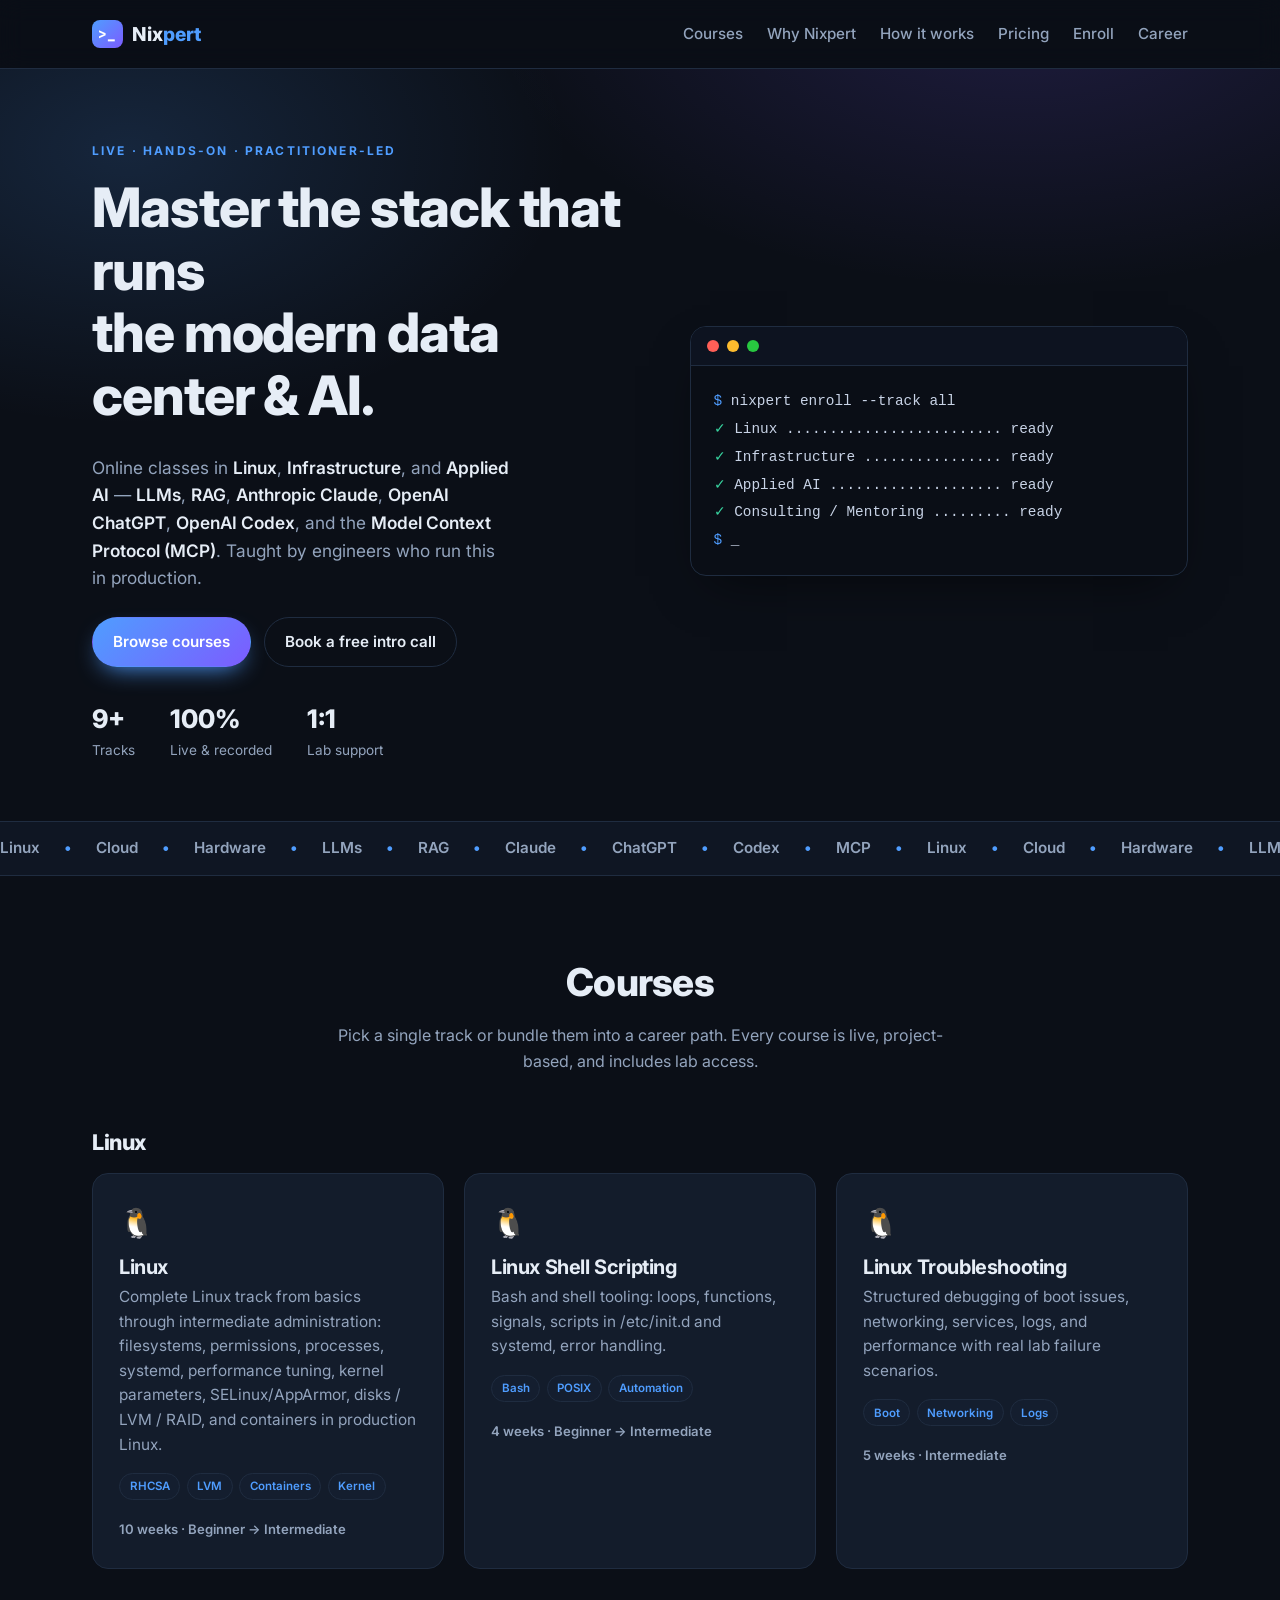
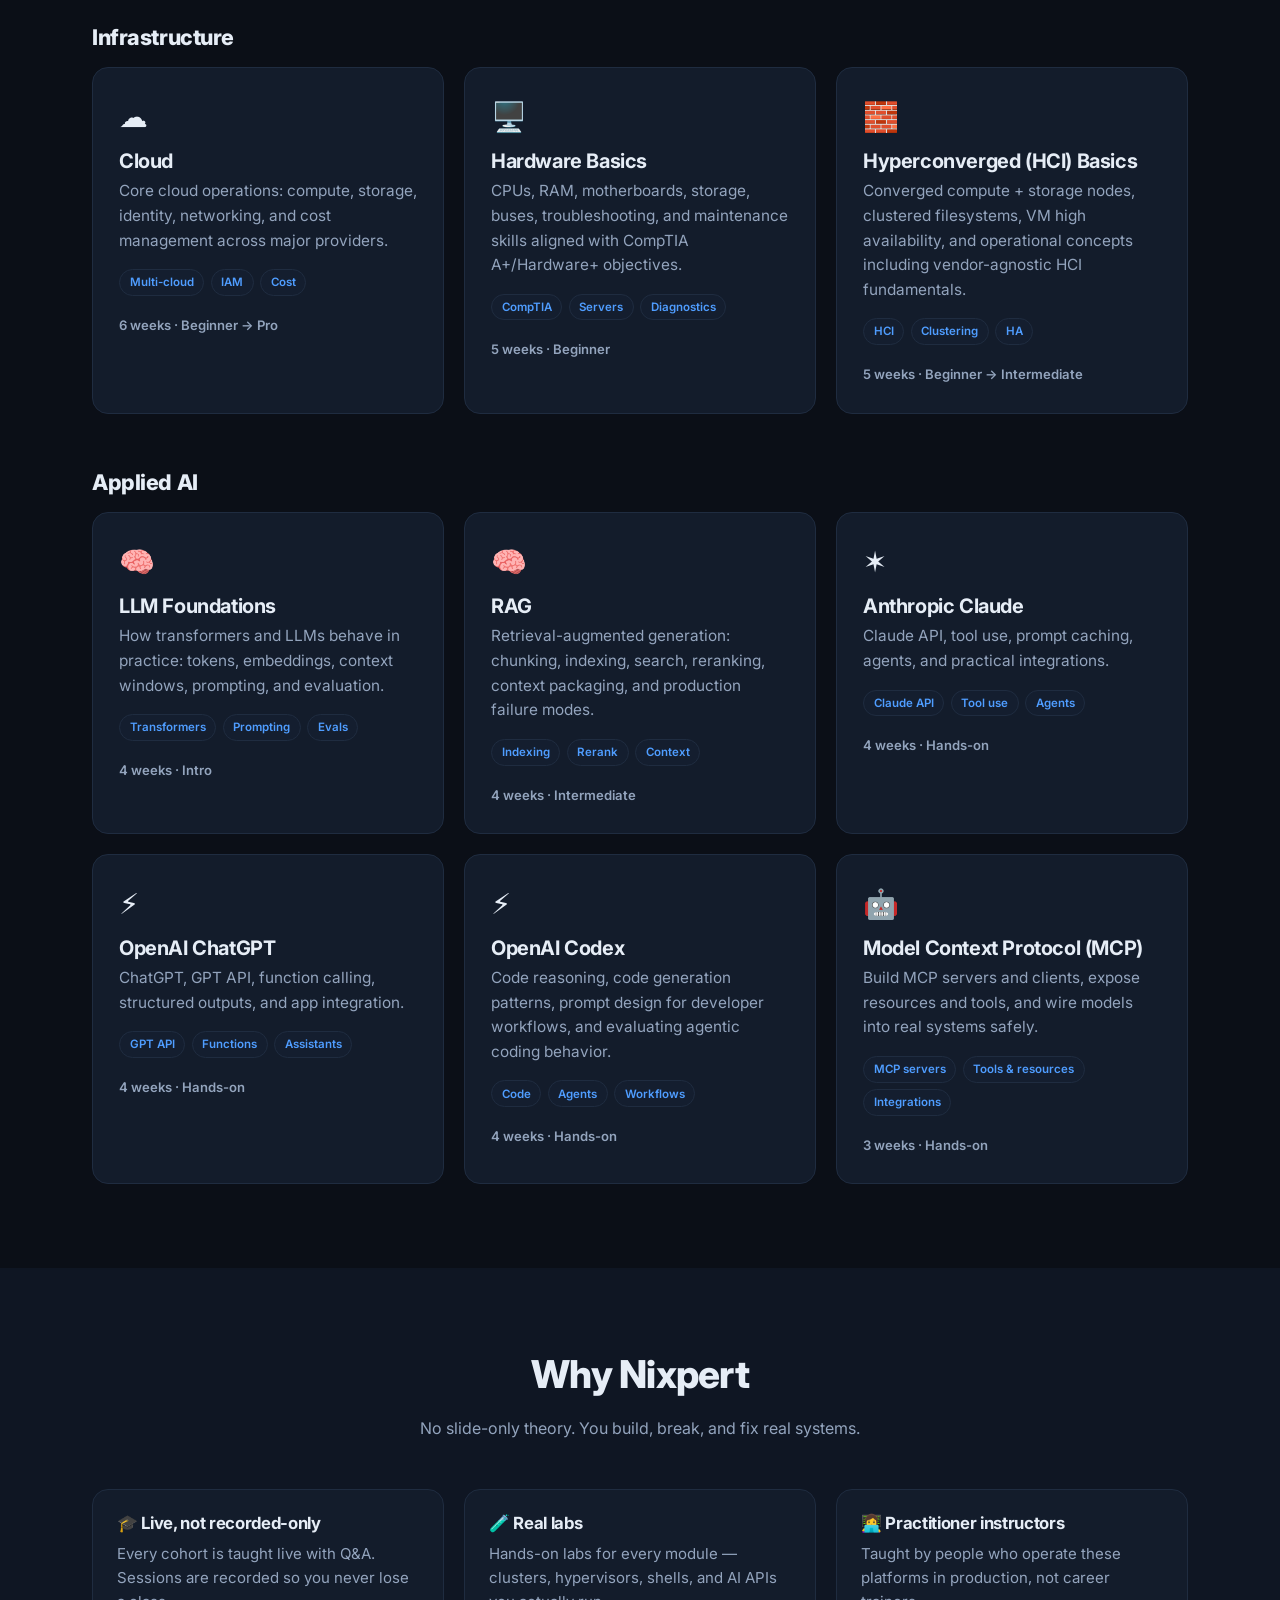
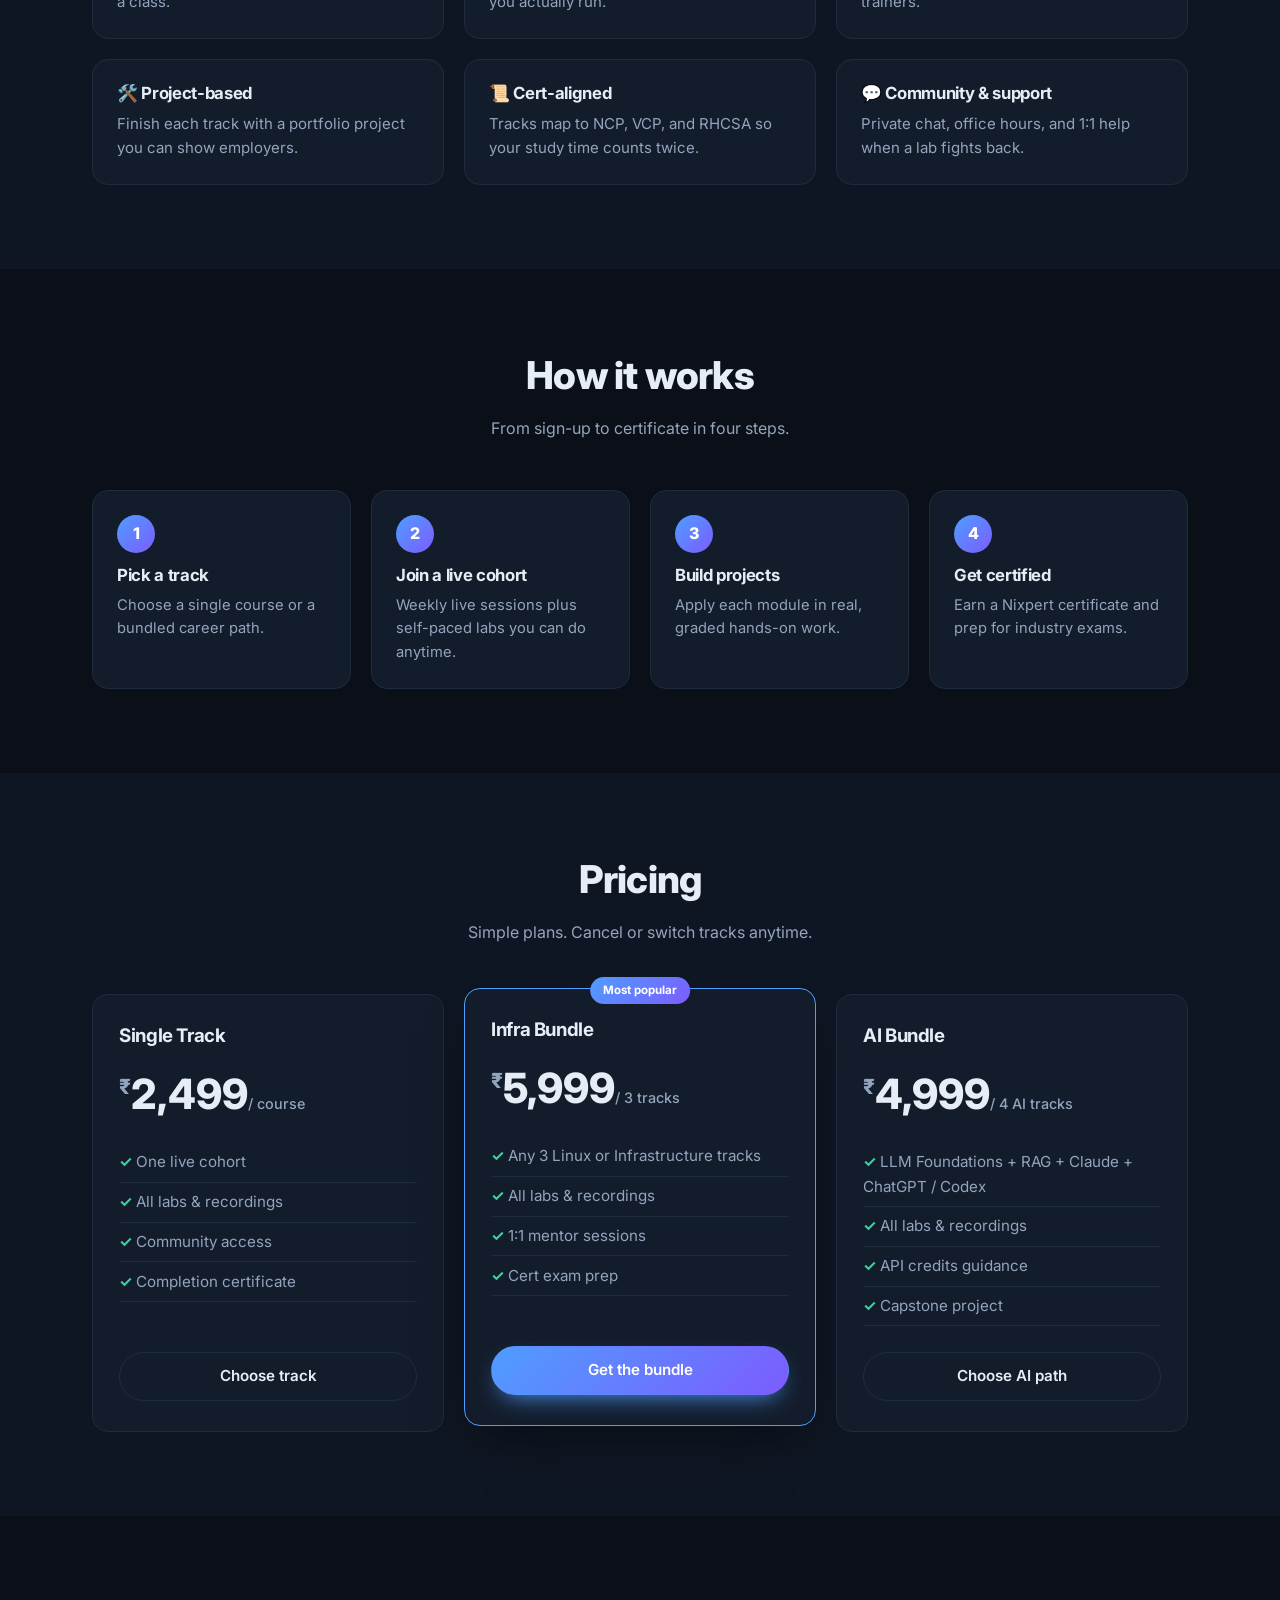
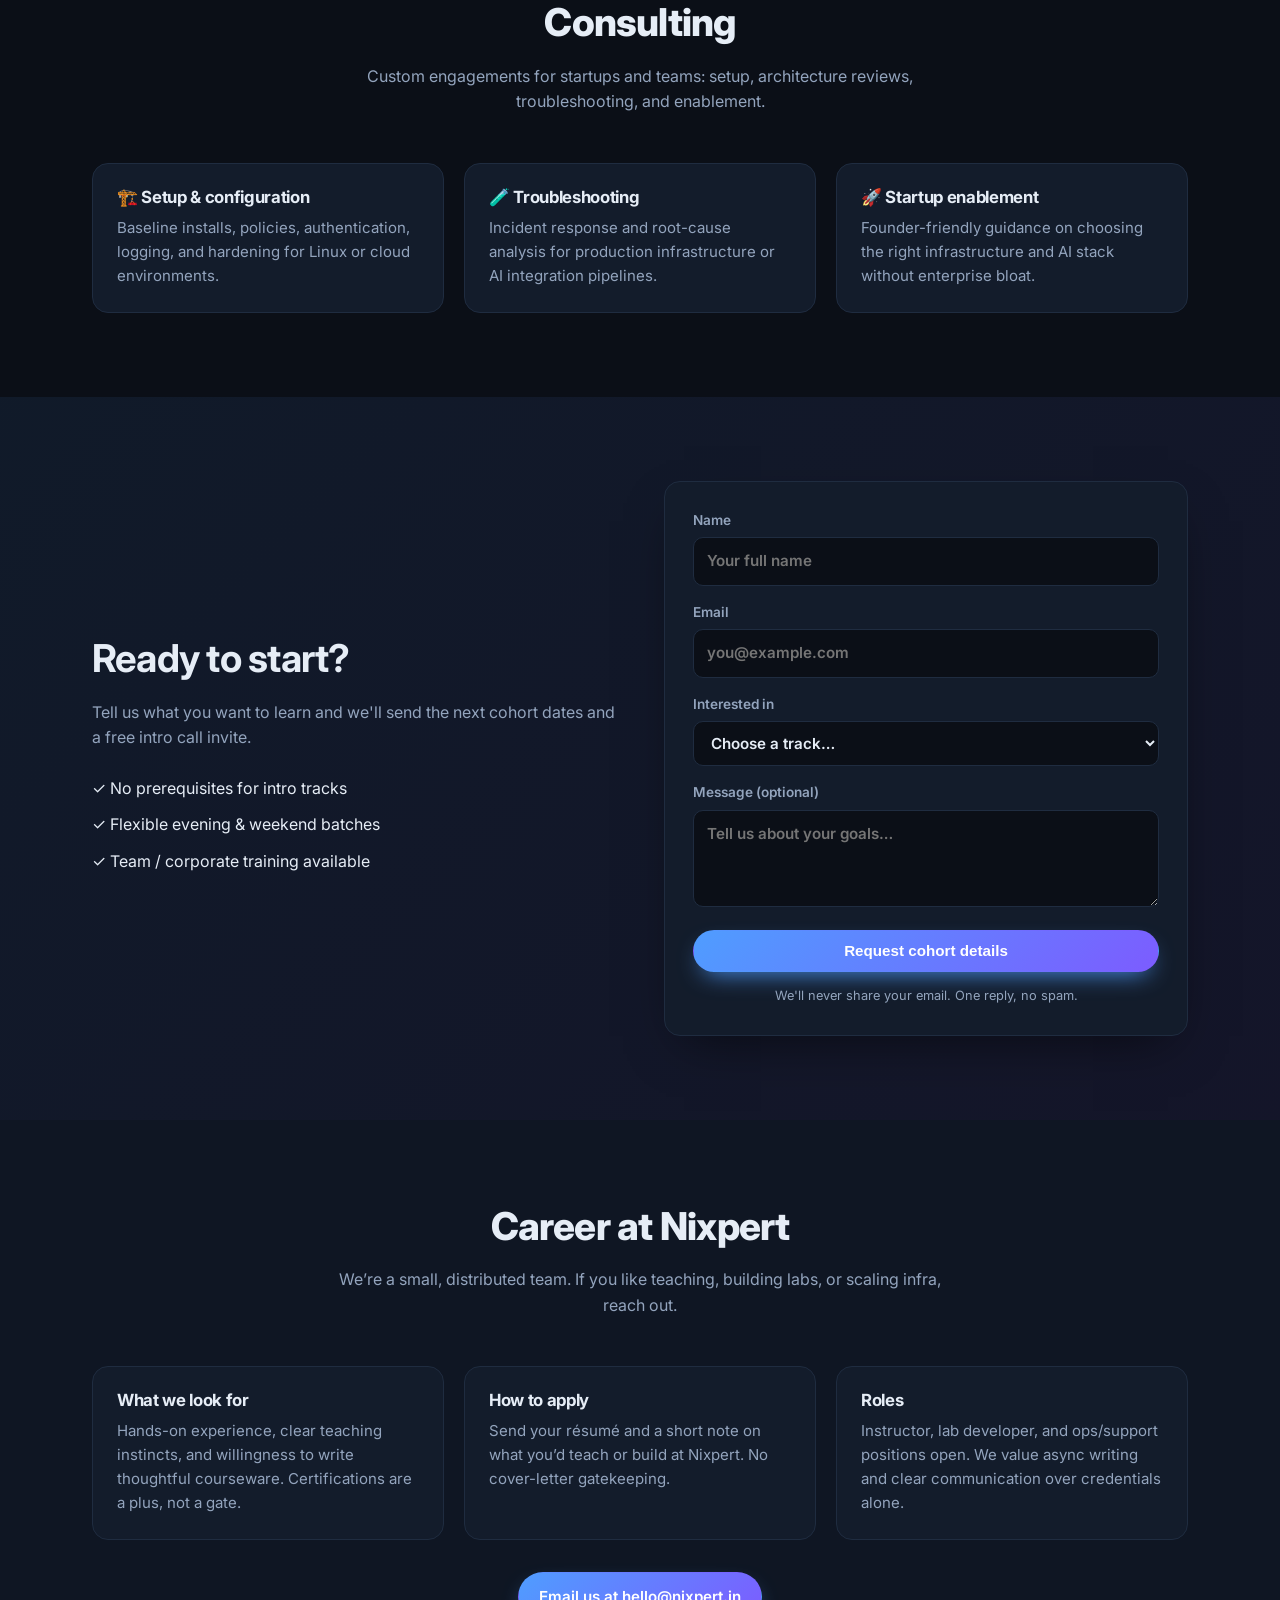
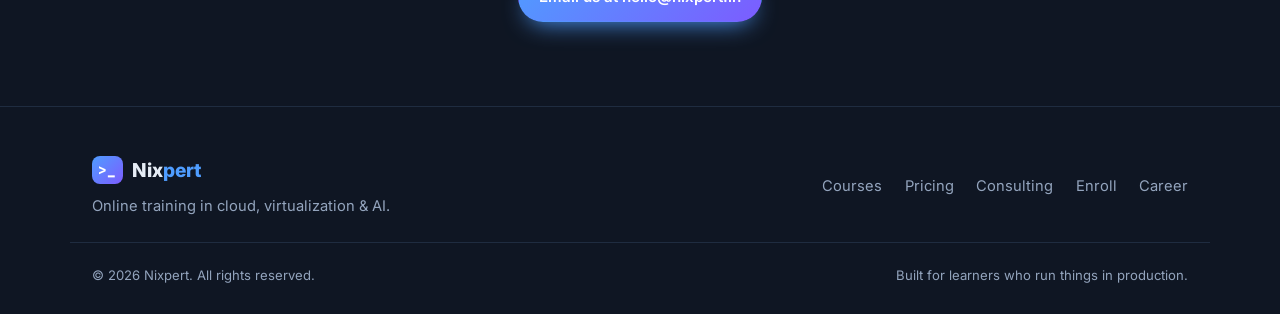
==== commit 6cef531c: "Normalize Enroll/Career nav styling to match other links" ====
--- a/index.html
+++ b/index.html
@@ -28,8 +28,8 @@
         <a href="#why">Why Nixpert</a>
         <a href="#how">How it works</a>
         <a href="#pricing">Pricing</a>
-        <a class="btn btn-ghost" href="#enroll">Enroll</a>
-        <a class="btn btn-ghost" href="#career">Career</a>
+        <a href="#enroll">Enroll</a>
+        <a href="#career">Career</a>
       </nav>
       <button class="nav-toggle" aria-label="Toggle menu" aria-expanded="false">☰</button>
     </div>
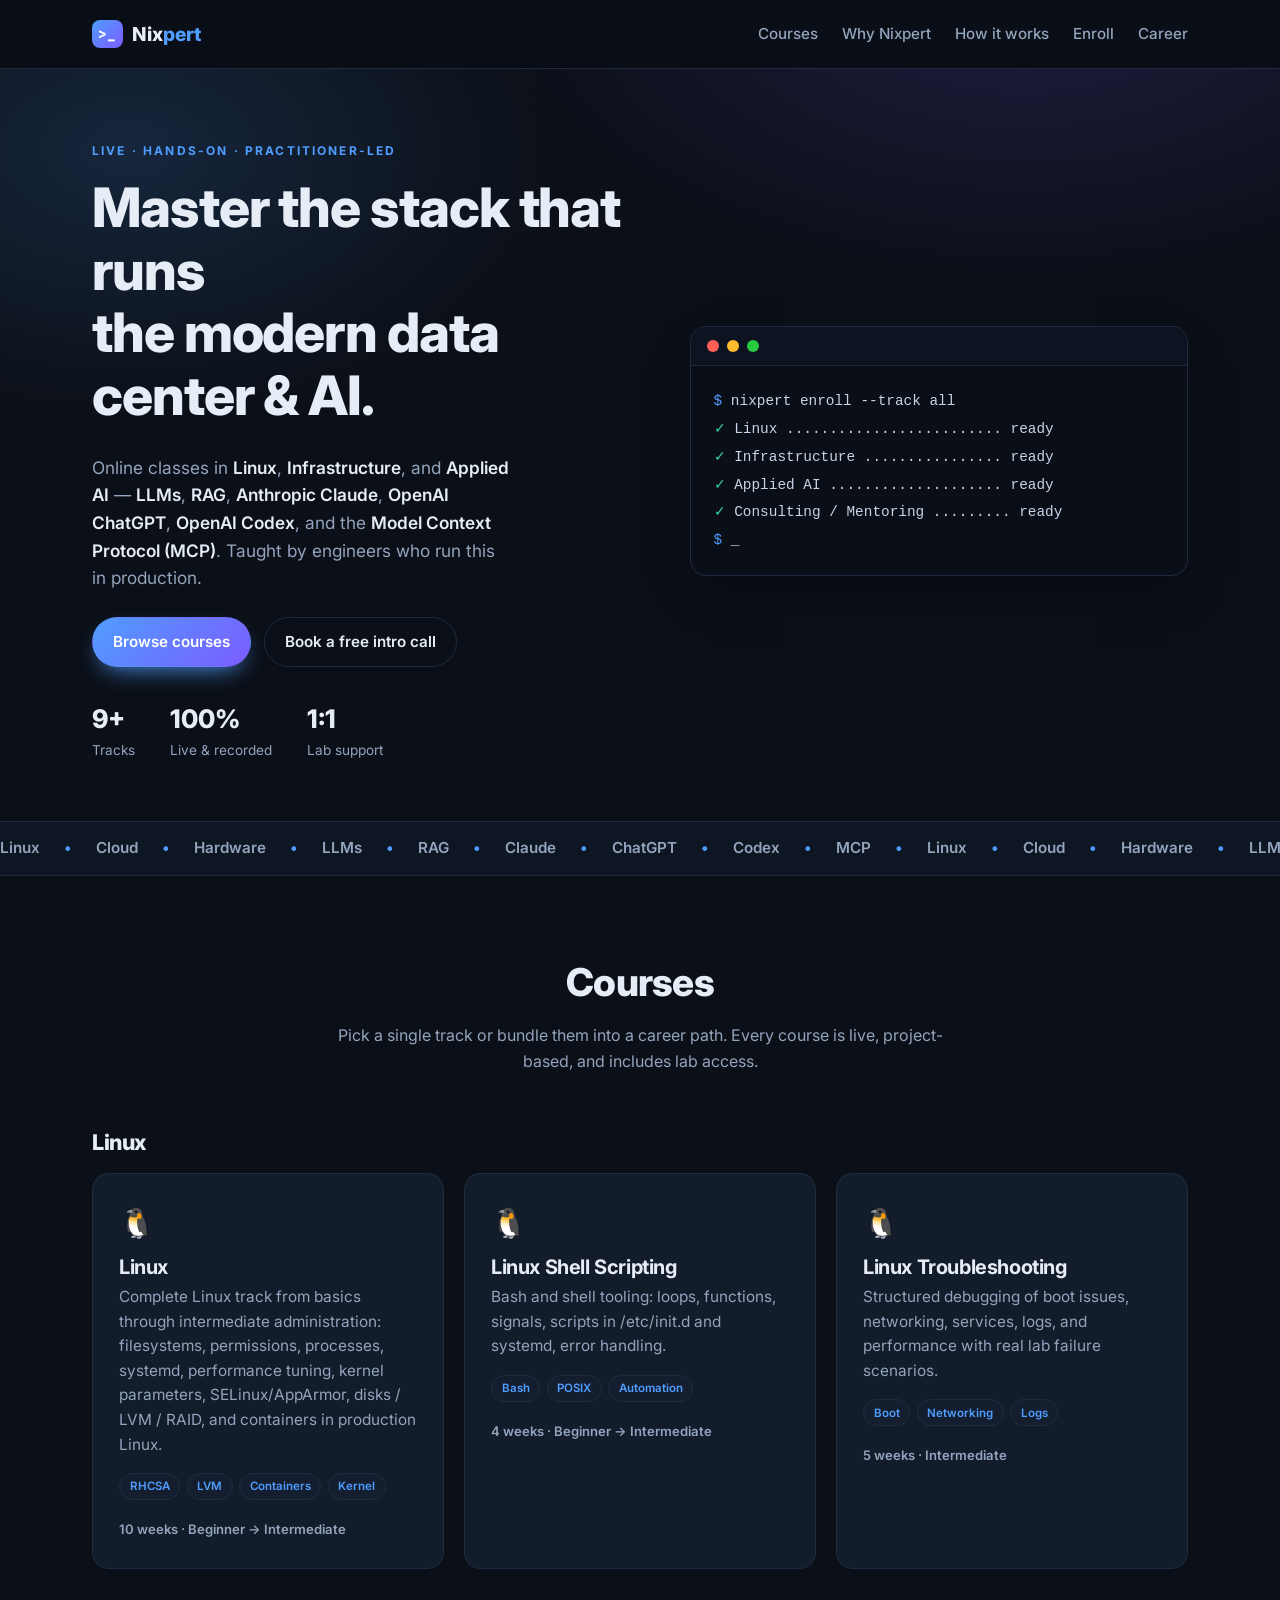
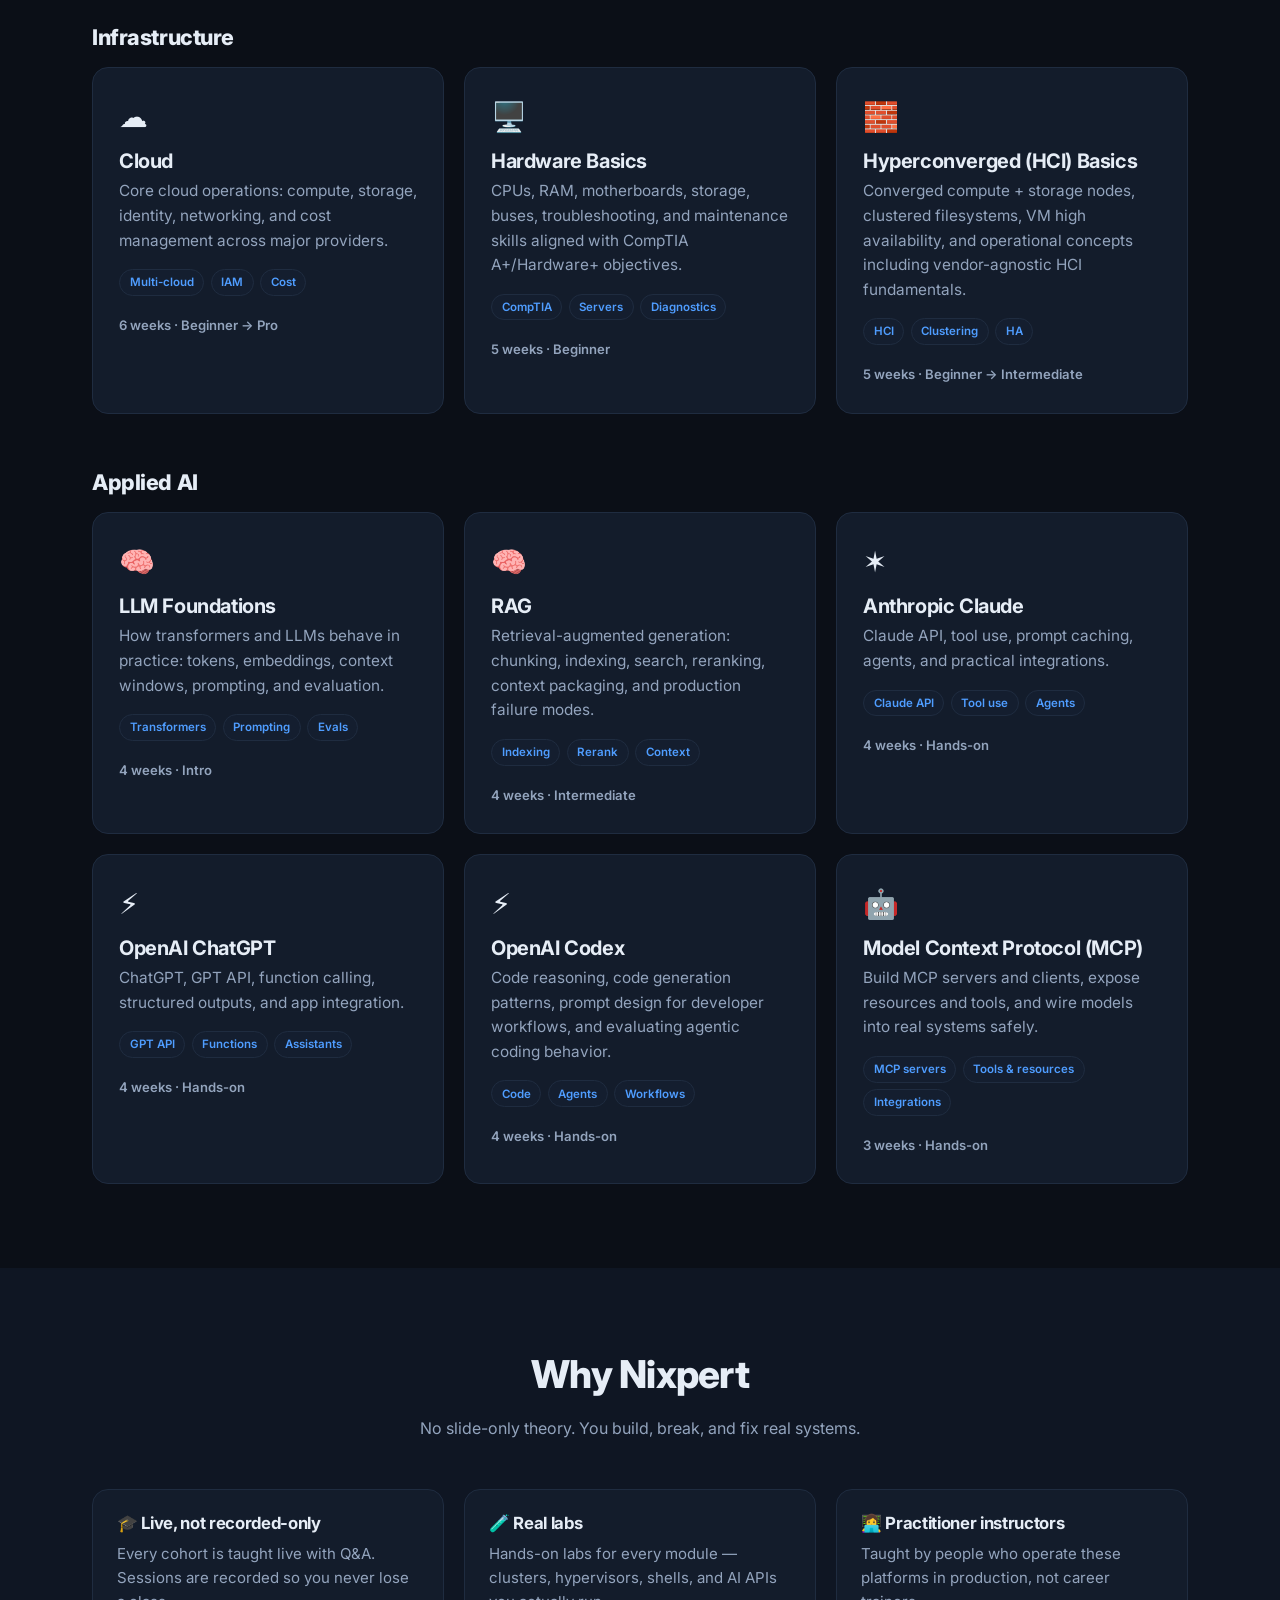
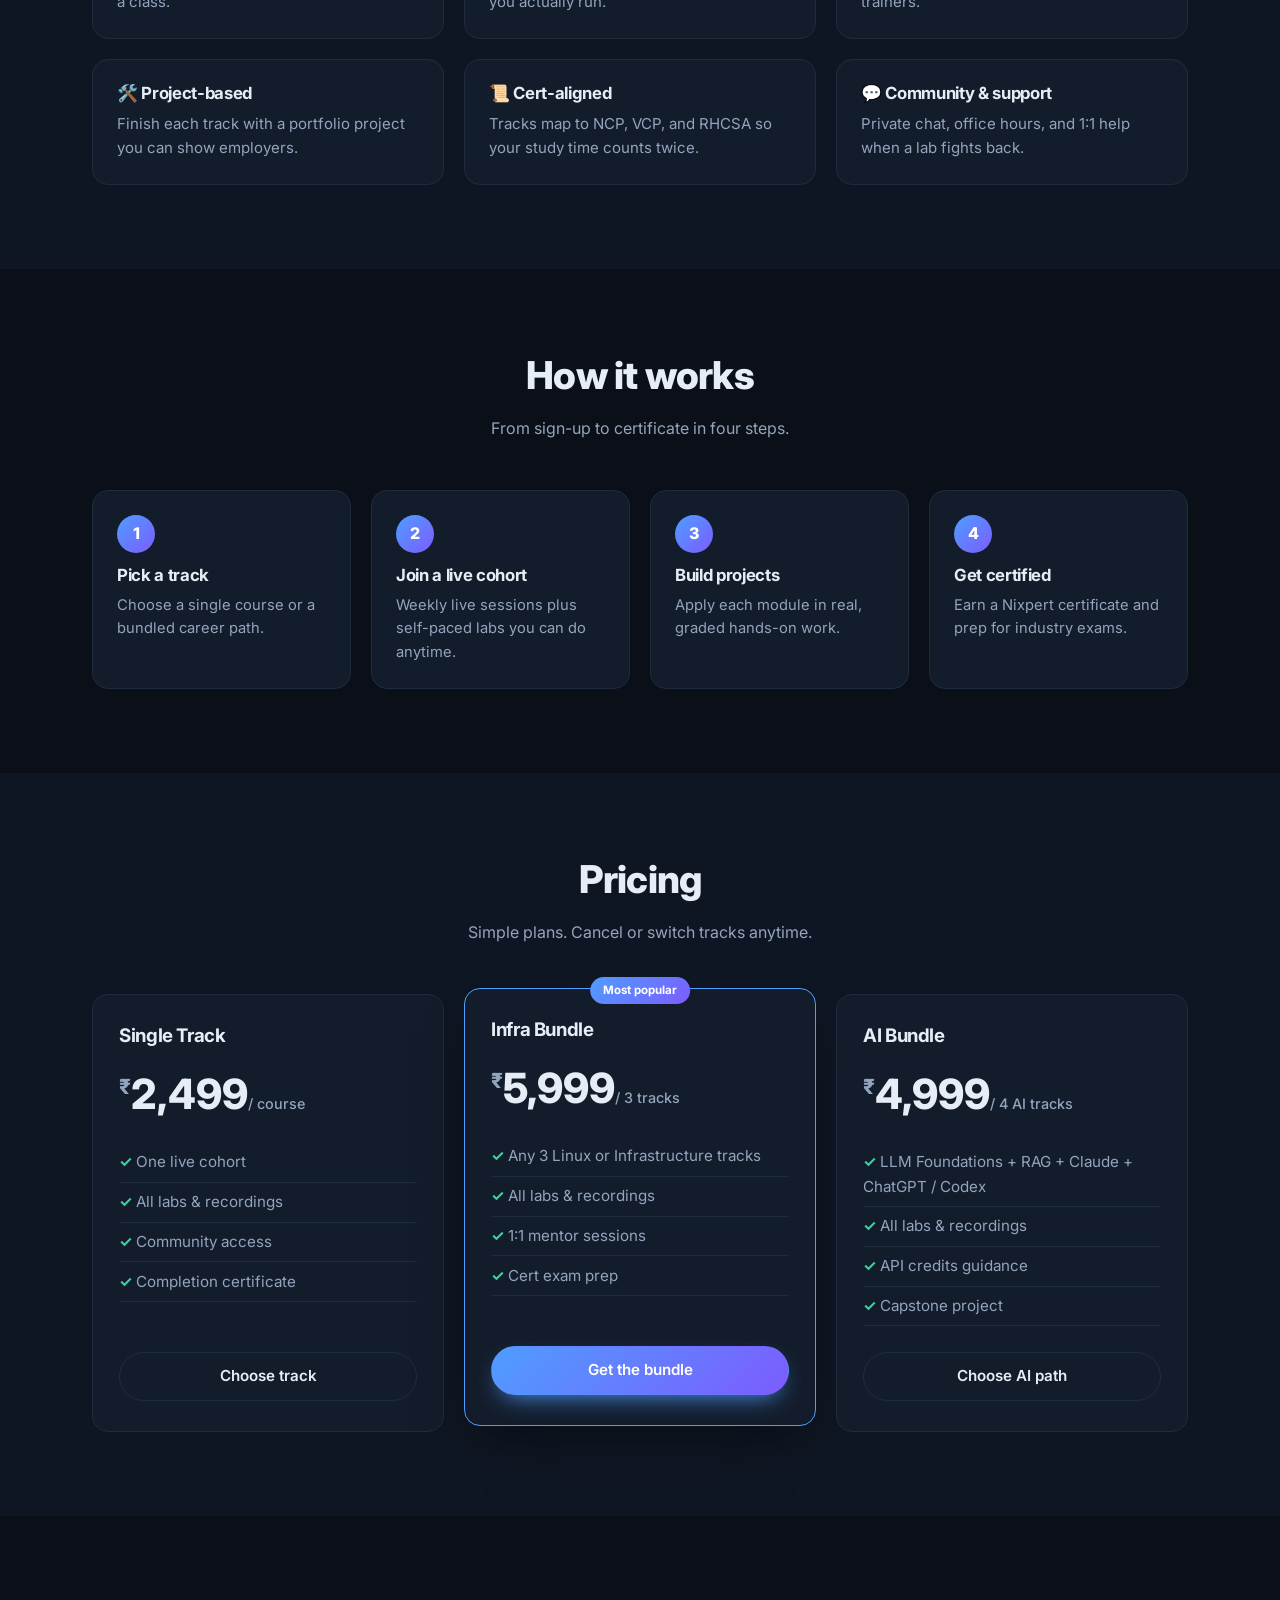
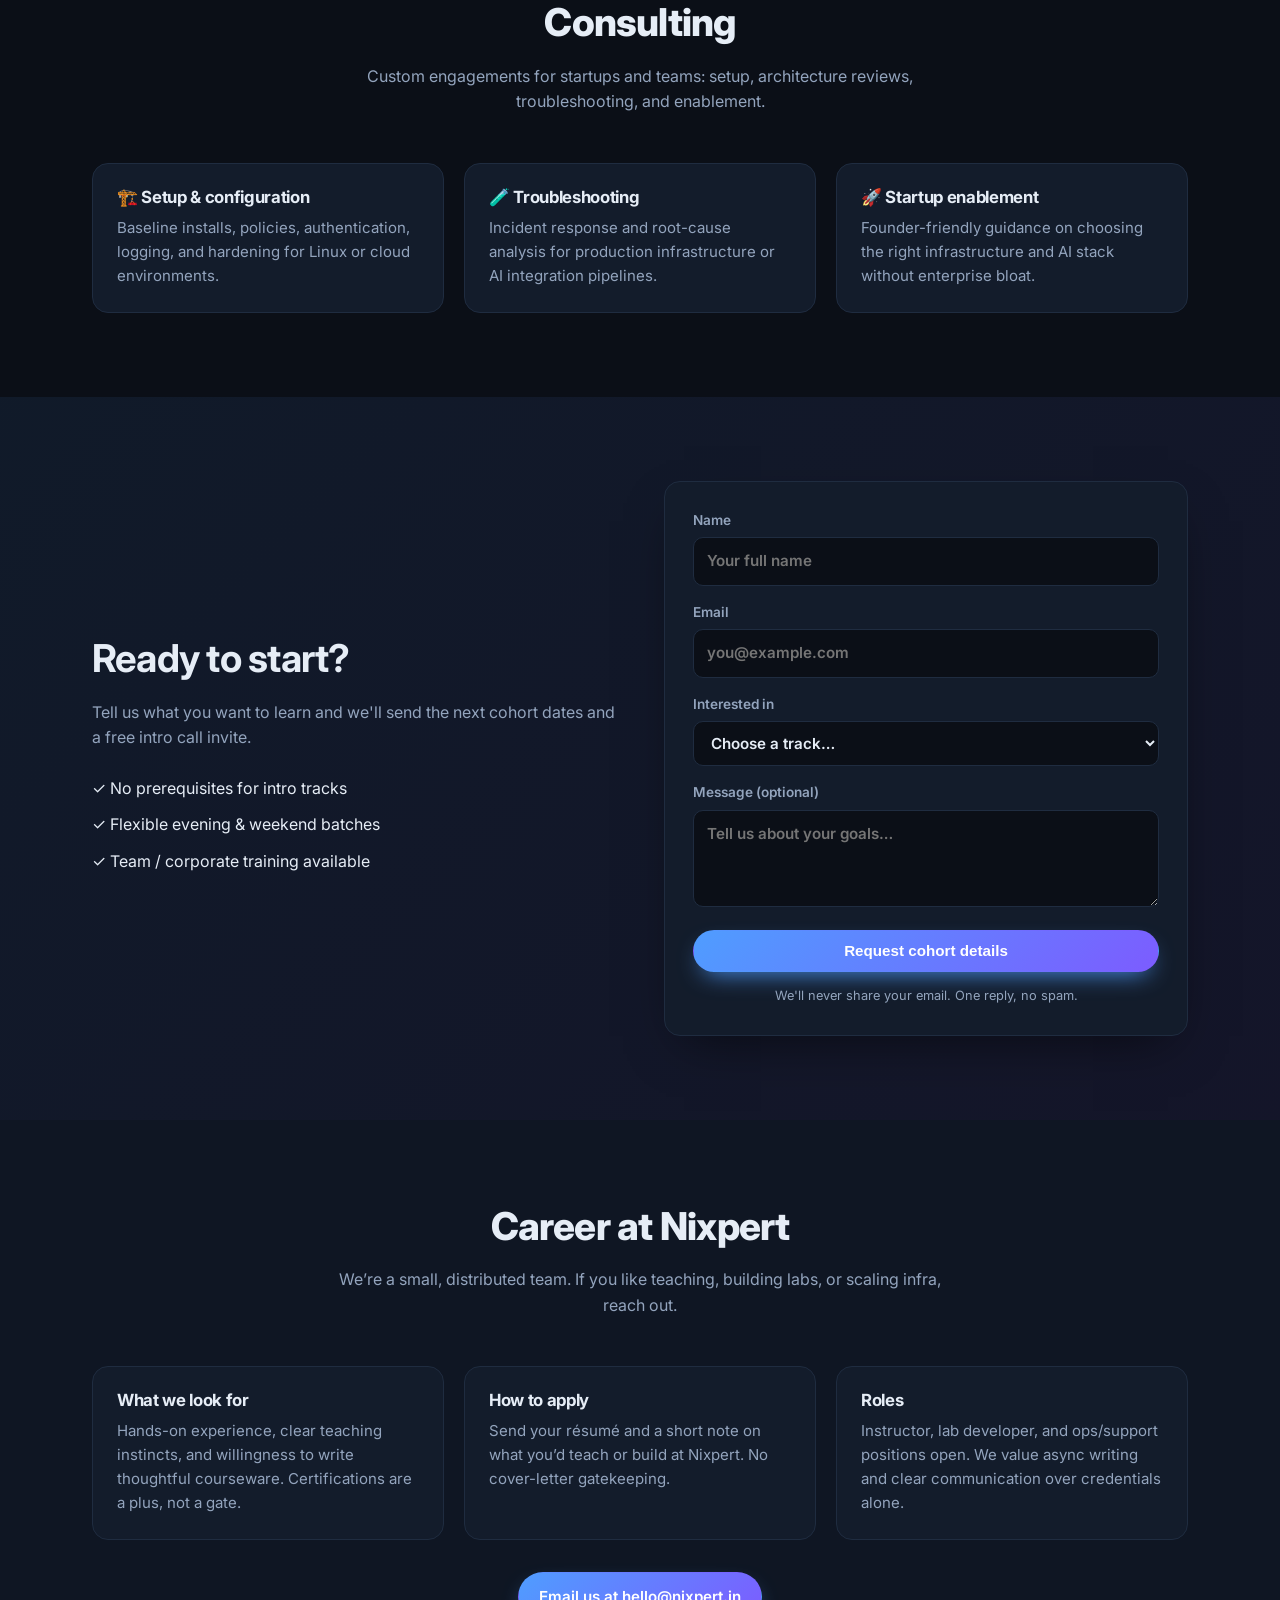
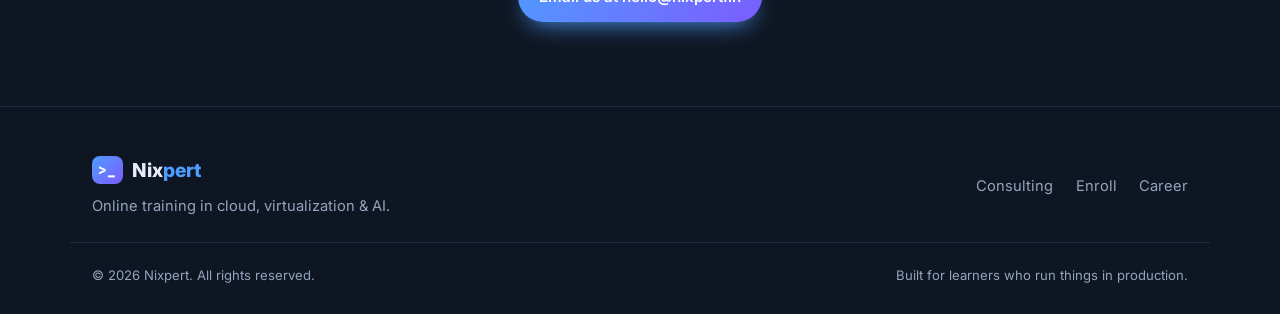
==== commit a247717b: "Remove pricing section" ====
--- a/index.html
+++ b/index.html
@@ -27,7 +27,6 @@
         <a href="#courses">Courses</a>
         <a href="#why">Why Nixpert</a>
         <a href="#how">How it works</a>
-        <a href="#pricing">Pricing</a>
         <a href="#enroll">Enroll</a>
         <a href="#career">Career</a>
       </nav>
@@ -399,8 +398,6 @@
         <p class="footer-tag">Online training in cloud, virtualization &amp; AI.</p>
       </div>
       <nav aria-label="Footer">
-        <a href="#courses">Courses</a>
-        <a href="#pricing">Pricing</a>
         <a href="#consulting">Consulting</a>
         <a href="#enroll">Enroll</a>
         <a href="#career">Career</a>
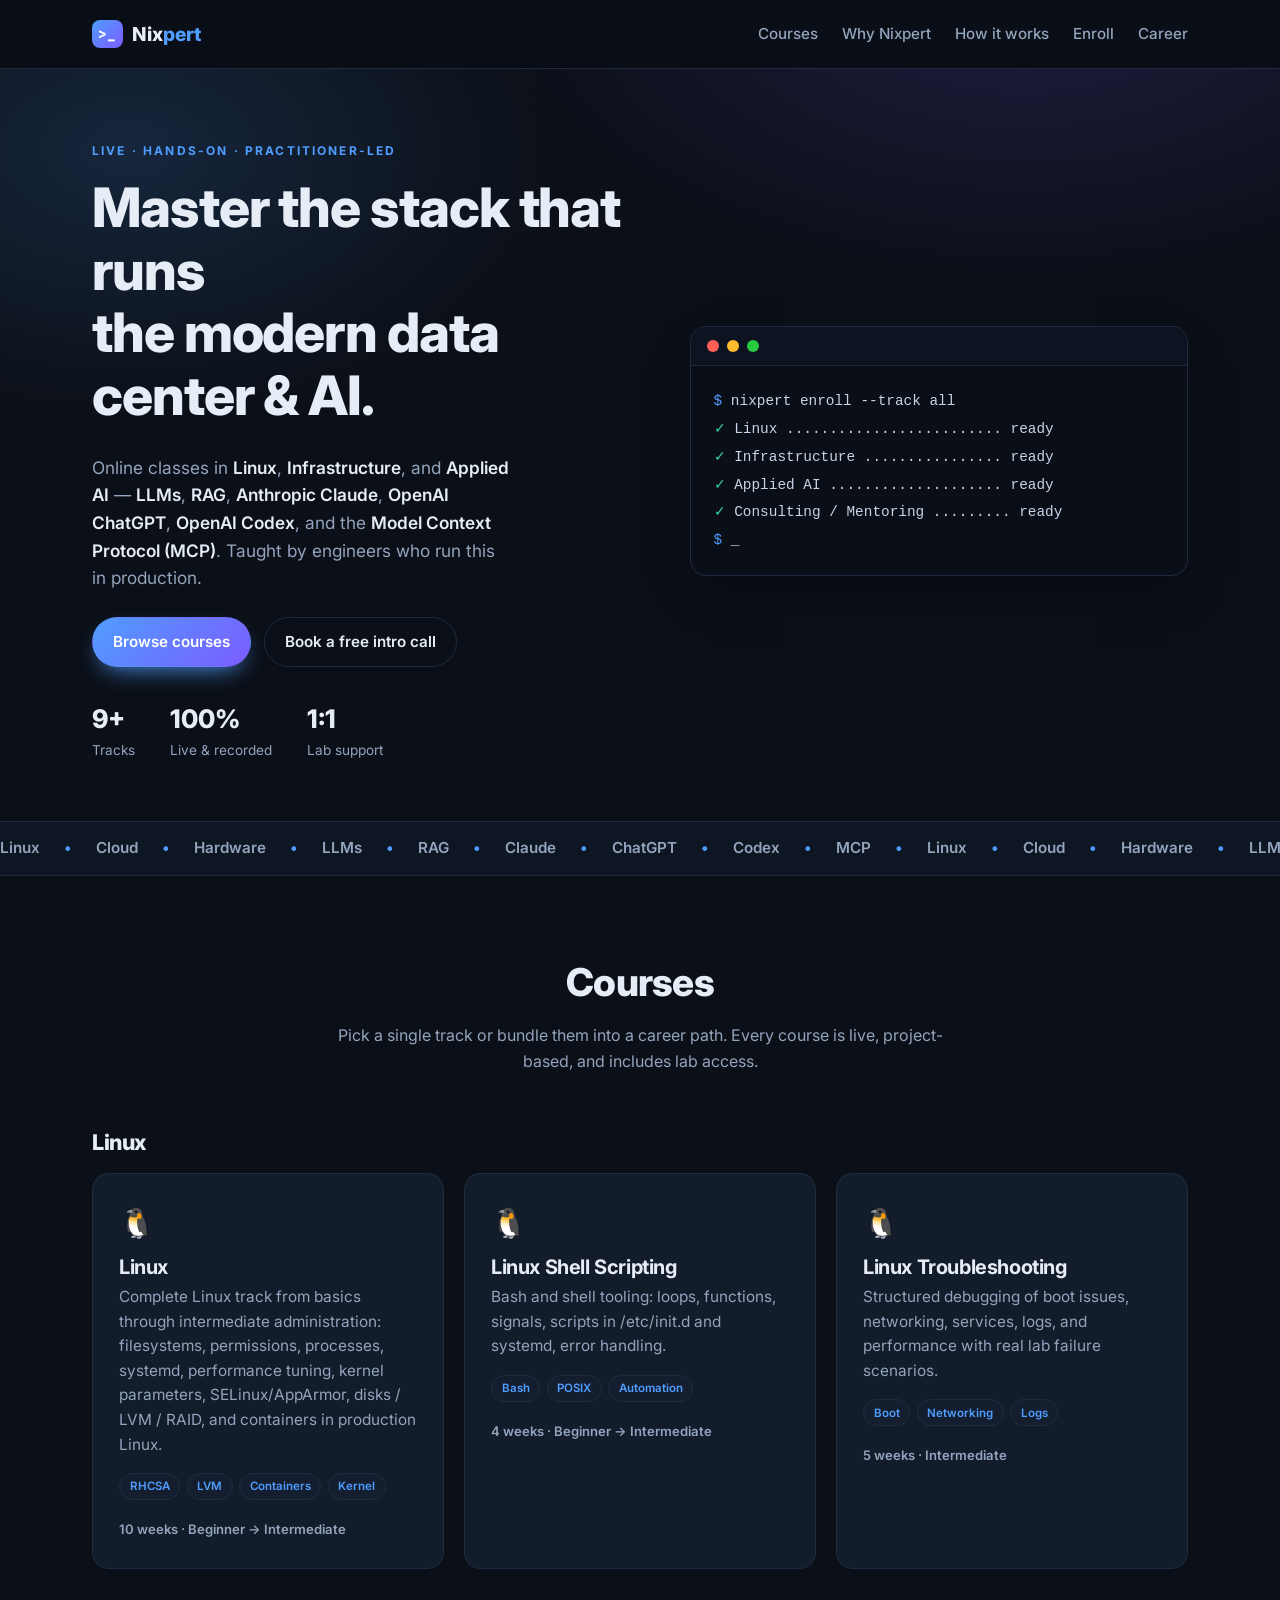
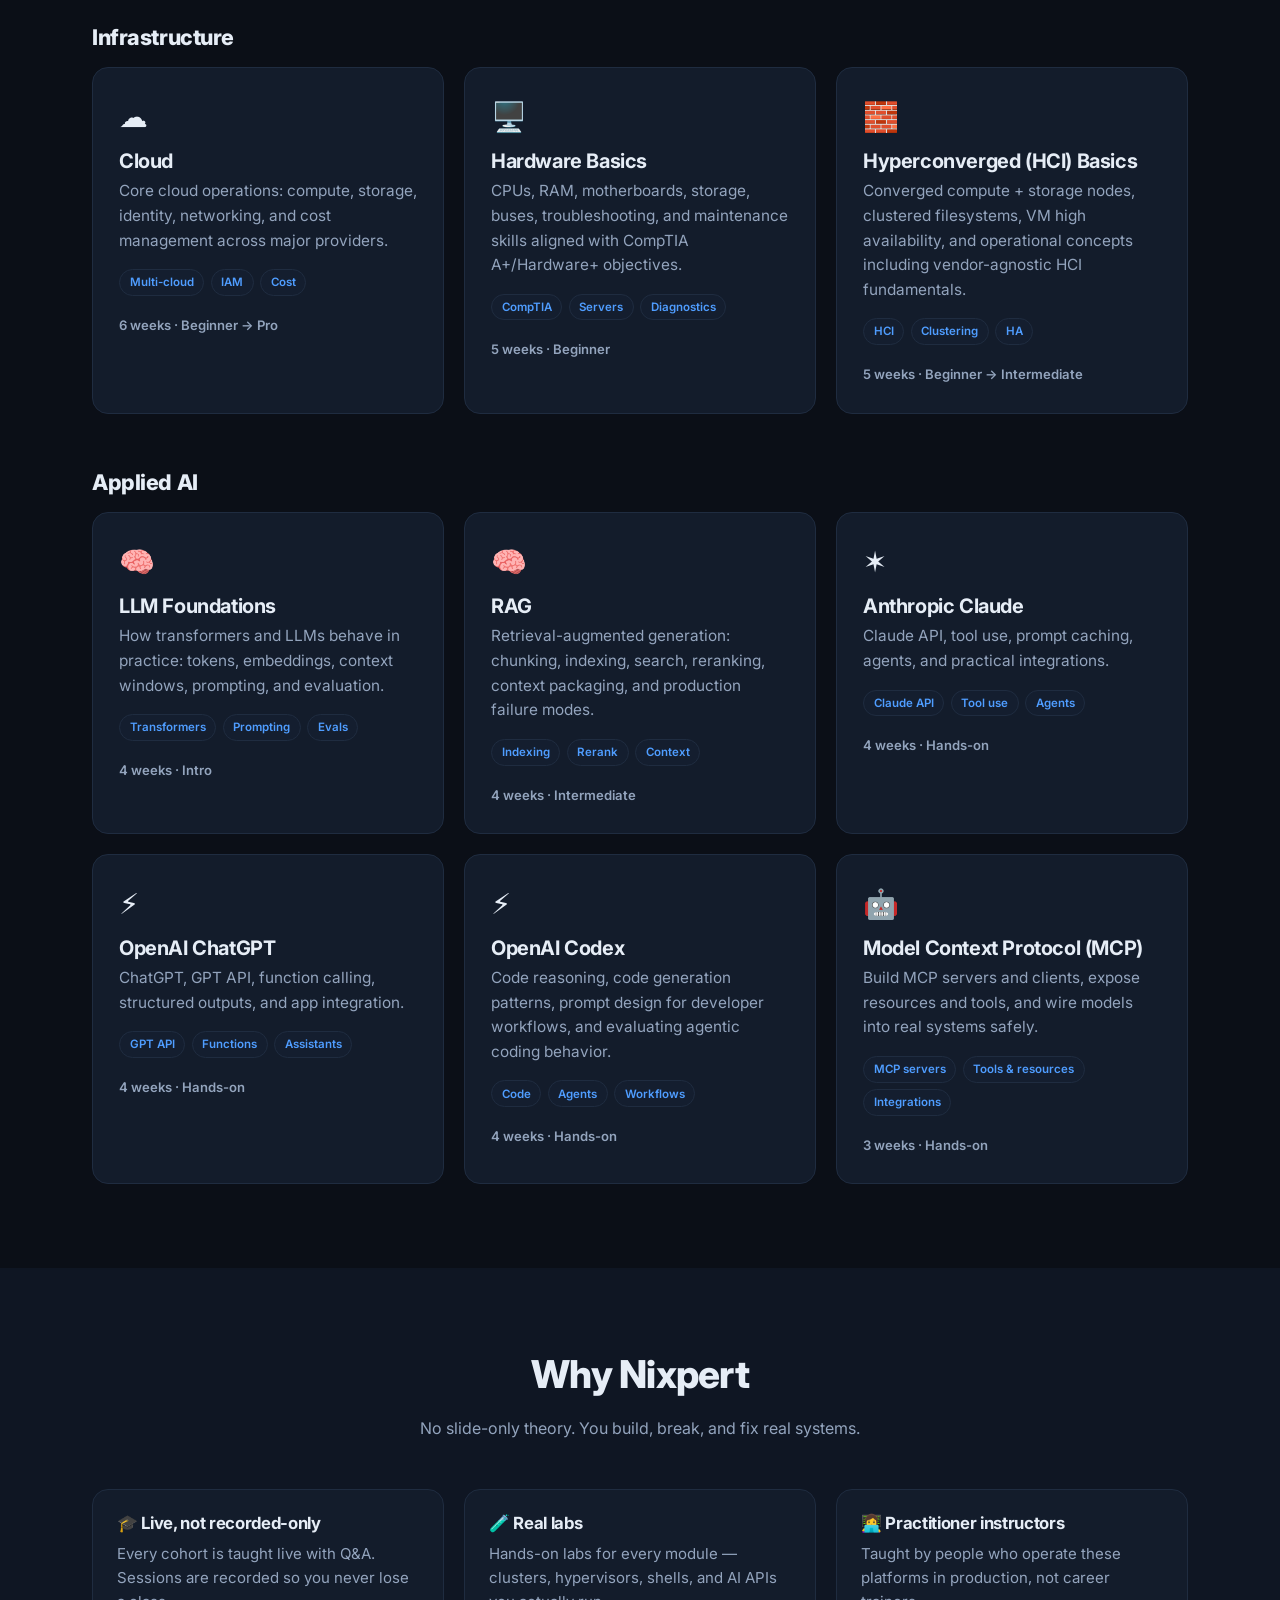
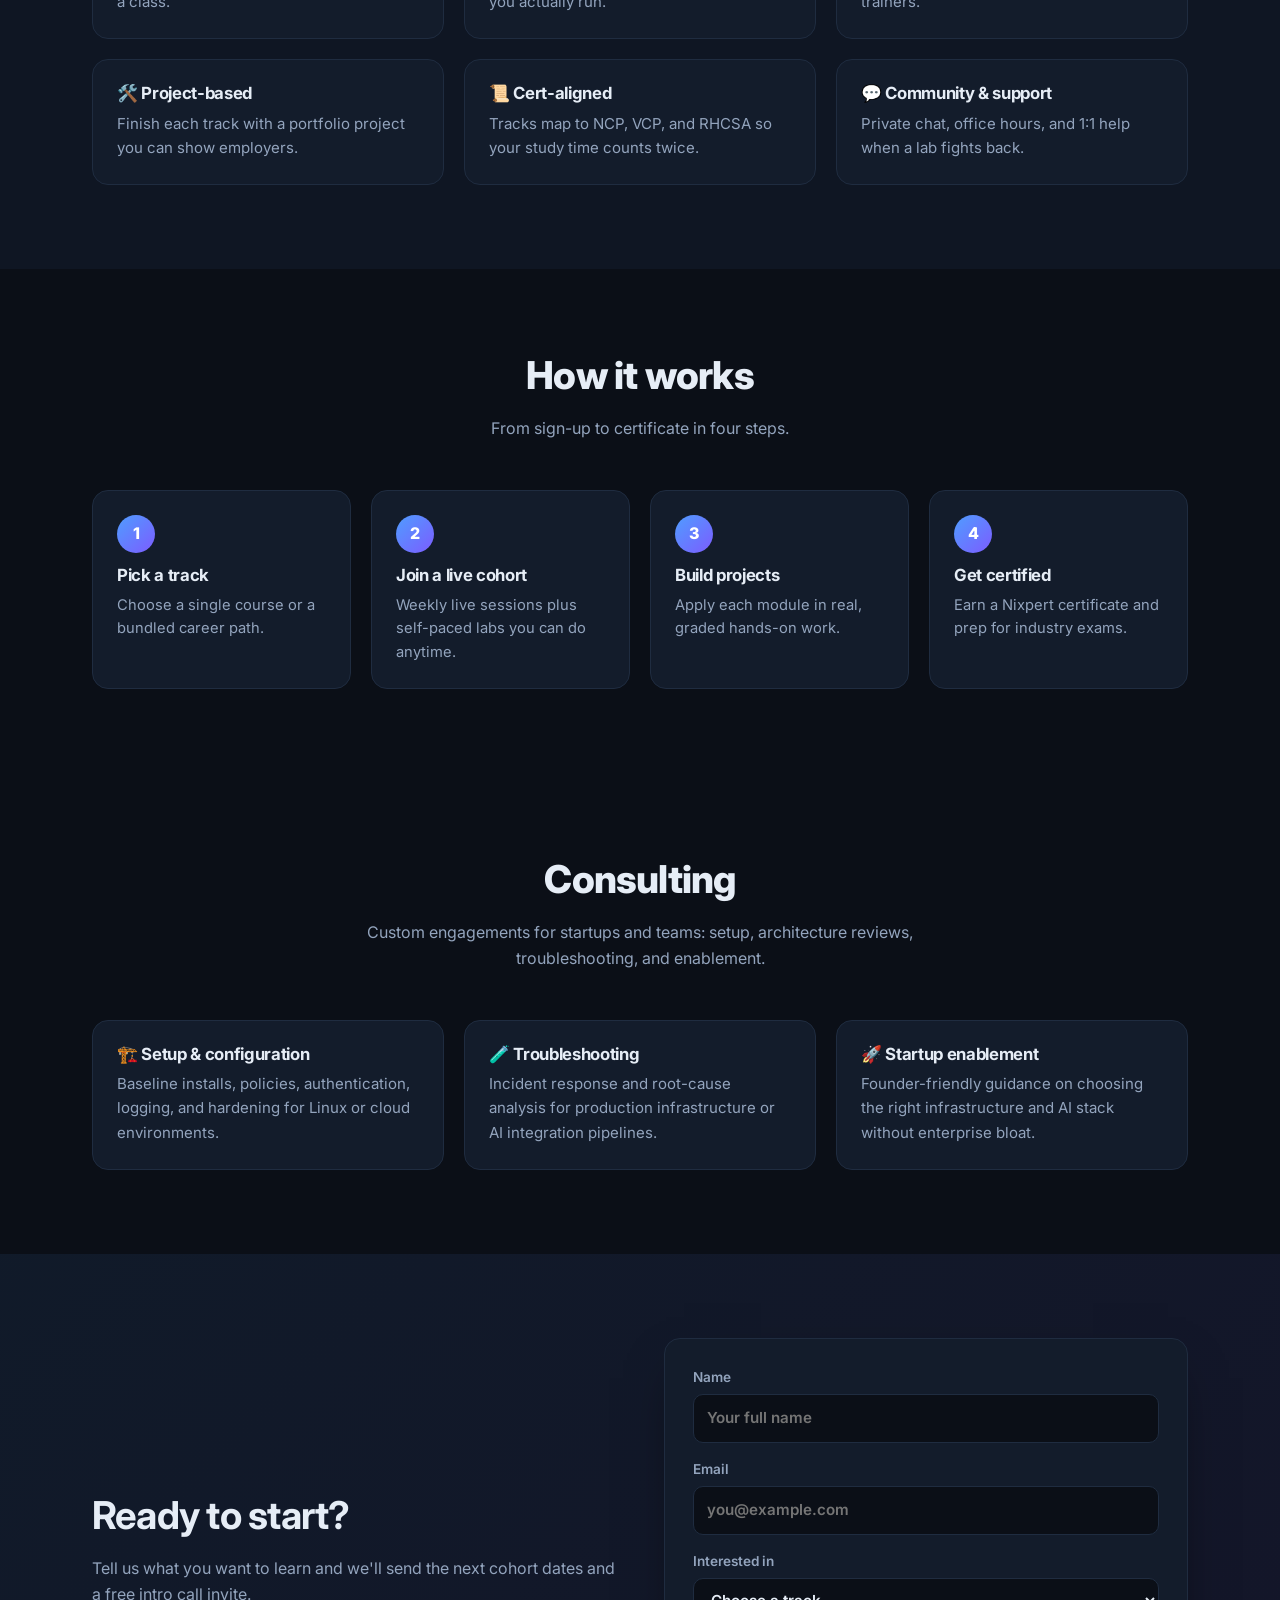
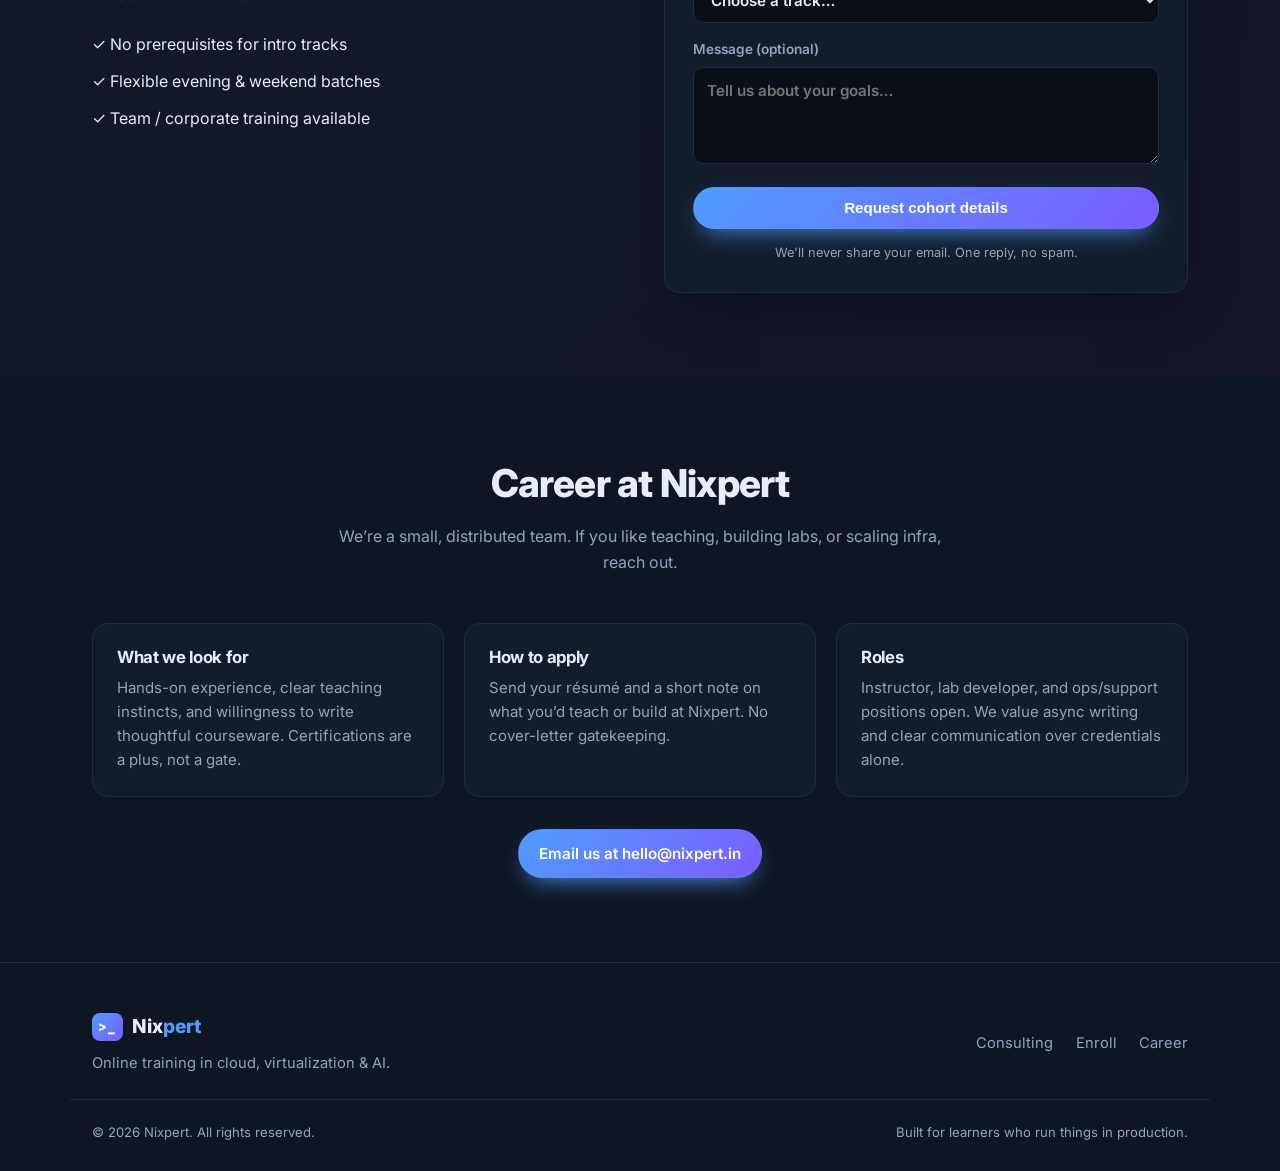
==== commit 78ecb43d: "Remove pricing section from index" ====
--- a/index.html
+++ b/index.html
@@ -256,51 +256,7 @@
     </div>
   </section>
 
-  <!-- ============ PRICING ============ -->
-  <section class="section section-alt" id="pricing">
-    <div class="container">
-      <div class="section-head">
-        <h2>Pricing</h2>
-        <p>Simple plans. Cancel or switch tracks anytime.</p>
-      </div>
-      <div class="price-grid">
-        <div class="price-card">
-          <h3>Single Track</h3>
-          <p class="price"><span>₹</span>2,499<small>/ course</small></p>
-          <ul>
-            <li>One live cohort</li>
-            <li>All labs &amp; recordings</li>
-            <li>Community access</li>
-            <li>Completion certificate</li>
-          </ul>
-          <a class="btn btn-ghost" href="#enroll">Choose track</a>
-        </div>
-        <div class="price-card price-card--featured">
-          <div class="badge">Most popular</div>
-          <h3>Infra Bundle</h3>
-          <p class="price"><span>₹</span>5,999<small>/ 3 tracks</small></p>
-          <ul>
-            <li>Any 3 Linux or Infrastructure tracks</li>
-            <li>All labs &amp; recordings</li>
-            <li>1:1 mentor sessions</li>
-            <li>Cert exam prep</li>
-          </ul>
-          <a class="btn btn-primary" href="#enroll">Get the bundle</a>
-        </div>
-        <div class="price-card">
-          <h3>AI Bundle</h3>
-          <p class="price"><span>₹</span>4,999<small>/ 4 AI tracks</small></p>
-          <ul>
-            <li>LLM Foundations + RAG + Claude + ChatGPT / Codex</li>
-            <li>All labs &amp; recordings</li>
-            <li>API credits guidance</li>
-            <li>Capstone project</li>
-          </ul>
-          <a class="btn btn-ghost" href="#enroll">Choose AI path</a>
-        </div>
-      </div>
-    </div>
-  </section>
+
 
   <!-- ============ CONSULTING ============ -->
   <section class="section" id="consulting">
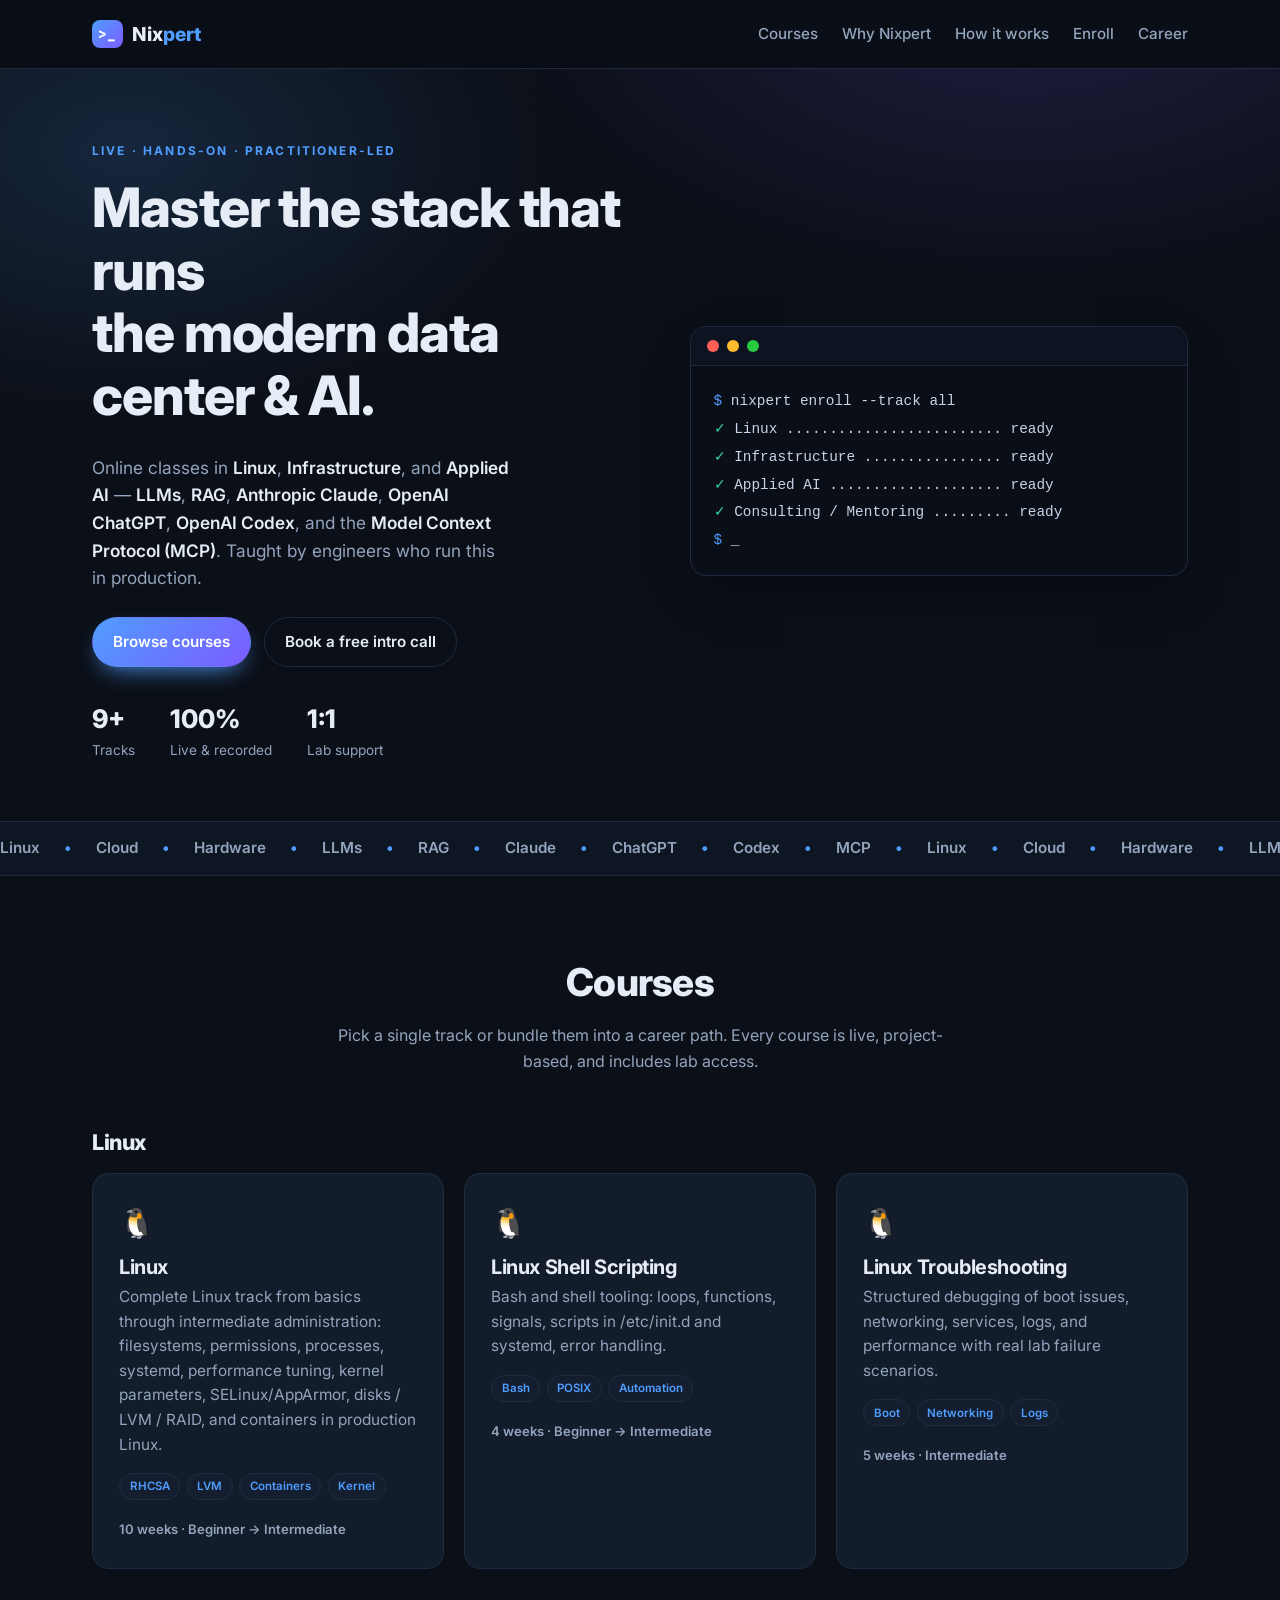
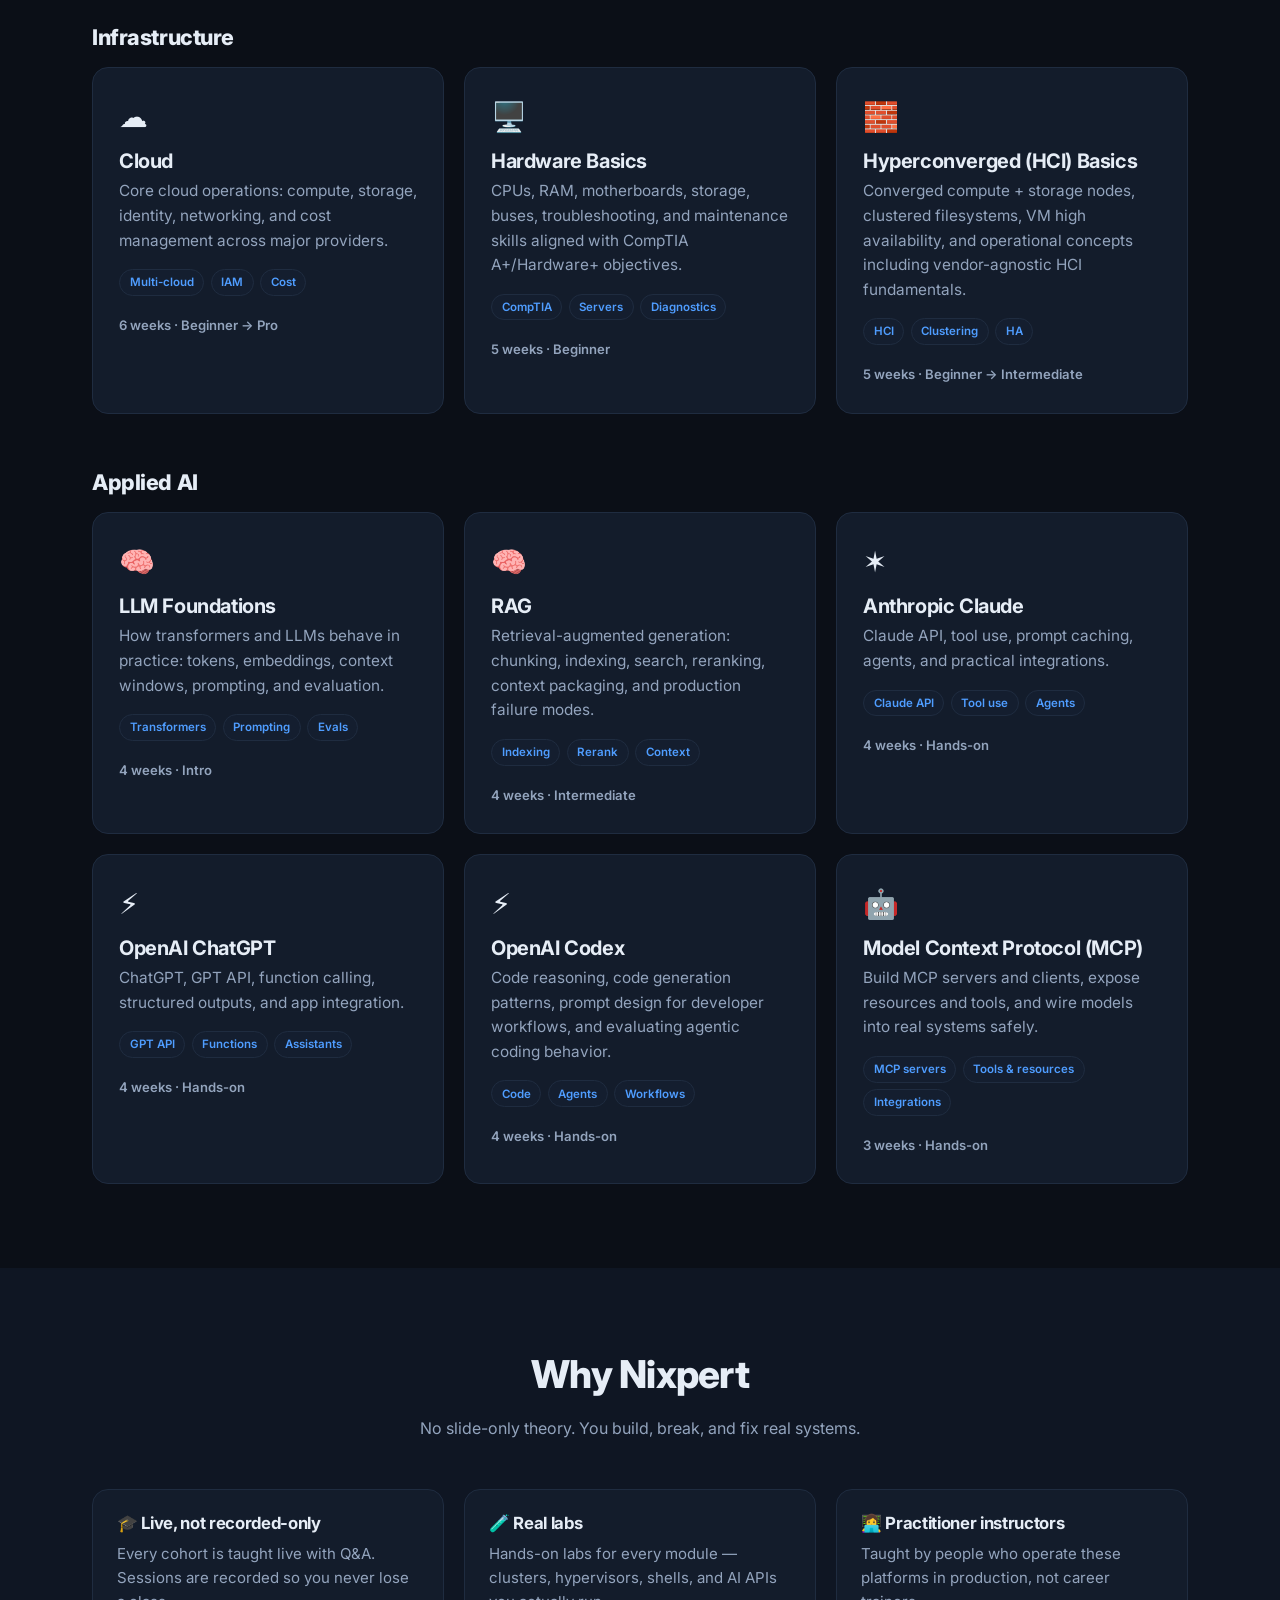
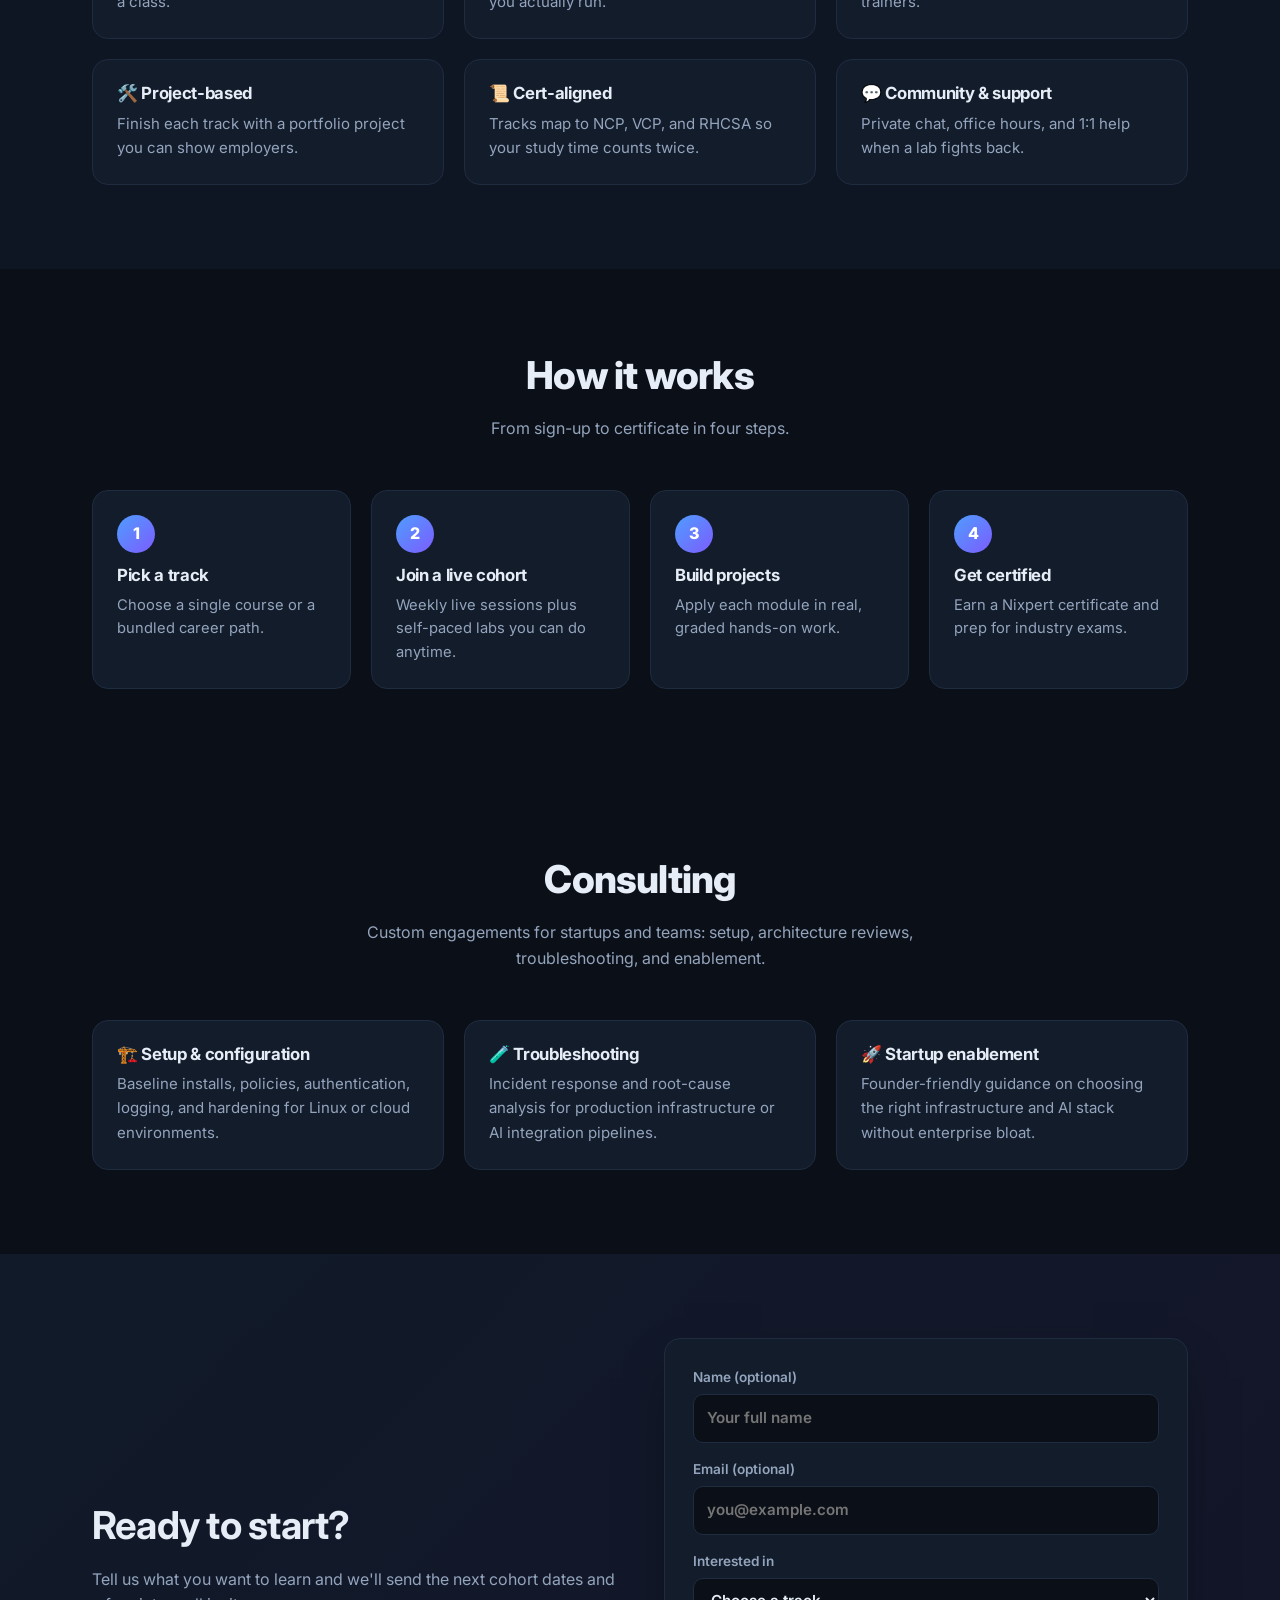
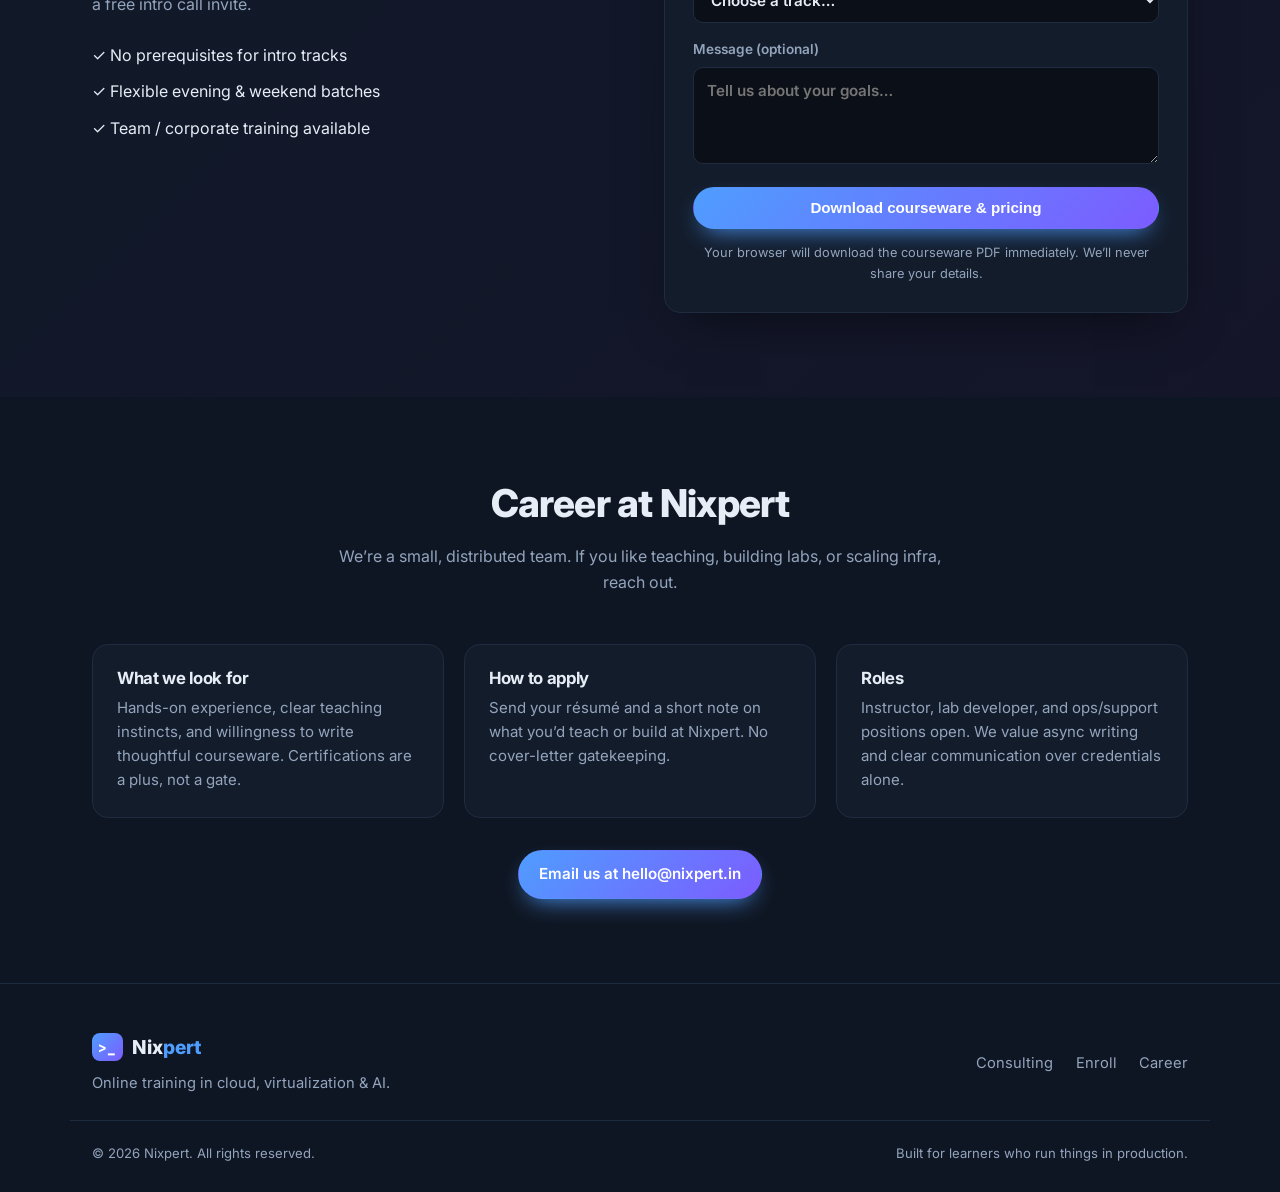
==== commit ec2c0cf9: "Serve courseware PDF on enrollment submit" ====
--- a/index.html
+++ b/index.html
@@ -294,12 +294,12 @@
           <li>✓ Team / corporate training available</li>
         </ul>
       </div>
-      <form class="enroll-form" action="https://formsubmit.co/hello@nixpert.in" method="POST">
-        <label>Name
-          <input type="text" name="name" required placeholder="Your full name" />
+      <form class="enroll-form" action="courseware.pdf" method="GET">
+        <label>Name (optional)
+          <input type="text" name="name" placeholder="Your full name" />
         </label>
-        <label>Email
-          <input type="email" name="email" required placeholder="you@example.com" />
+        <label>Email (optional)
+          <input type="email" name="email" placeholder="you@example.com" />
         </label>
         <label>Interested in
           <select name="track" required>
@@ -307,13 +307,14 @@
             <option>Cloud</option>
             <option>Infrastructure</option>
             <option>Linux</option>
+            <option>Applied AI</option>
           </select>
         </label>
         <label>Message (optional)
           <textarea name="message" rows="3" placeholder="Tell us about your goals…"></textarea>
         </label>
-        <button class="btn btn-primary btn-block" type="submit">Request cohort details</button>
-        <p class="form-note">We'll never share your email. One reply, no spam.</p>
+        <button class="btn btn-primary btn-block" type="submit">Download courseware & pricing</button>
+        <p class="form-note">Your browser will download the courseware PDF immediately. We’ll never share your details.</p>
       </form>
     </div>
   </section>
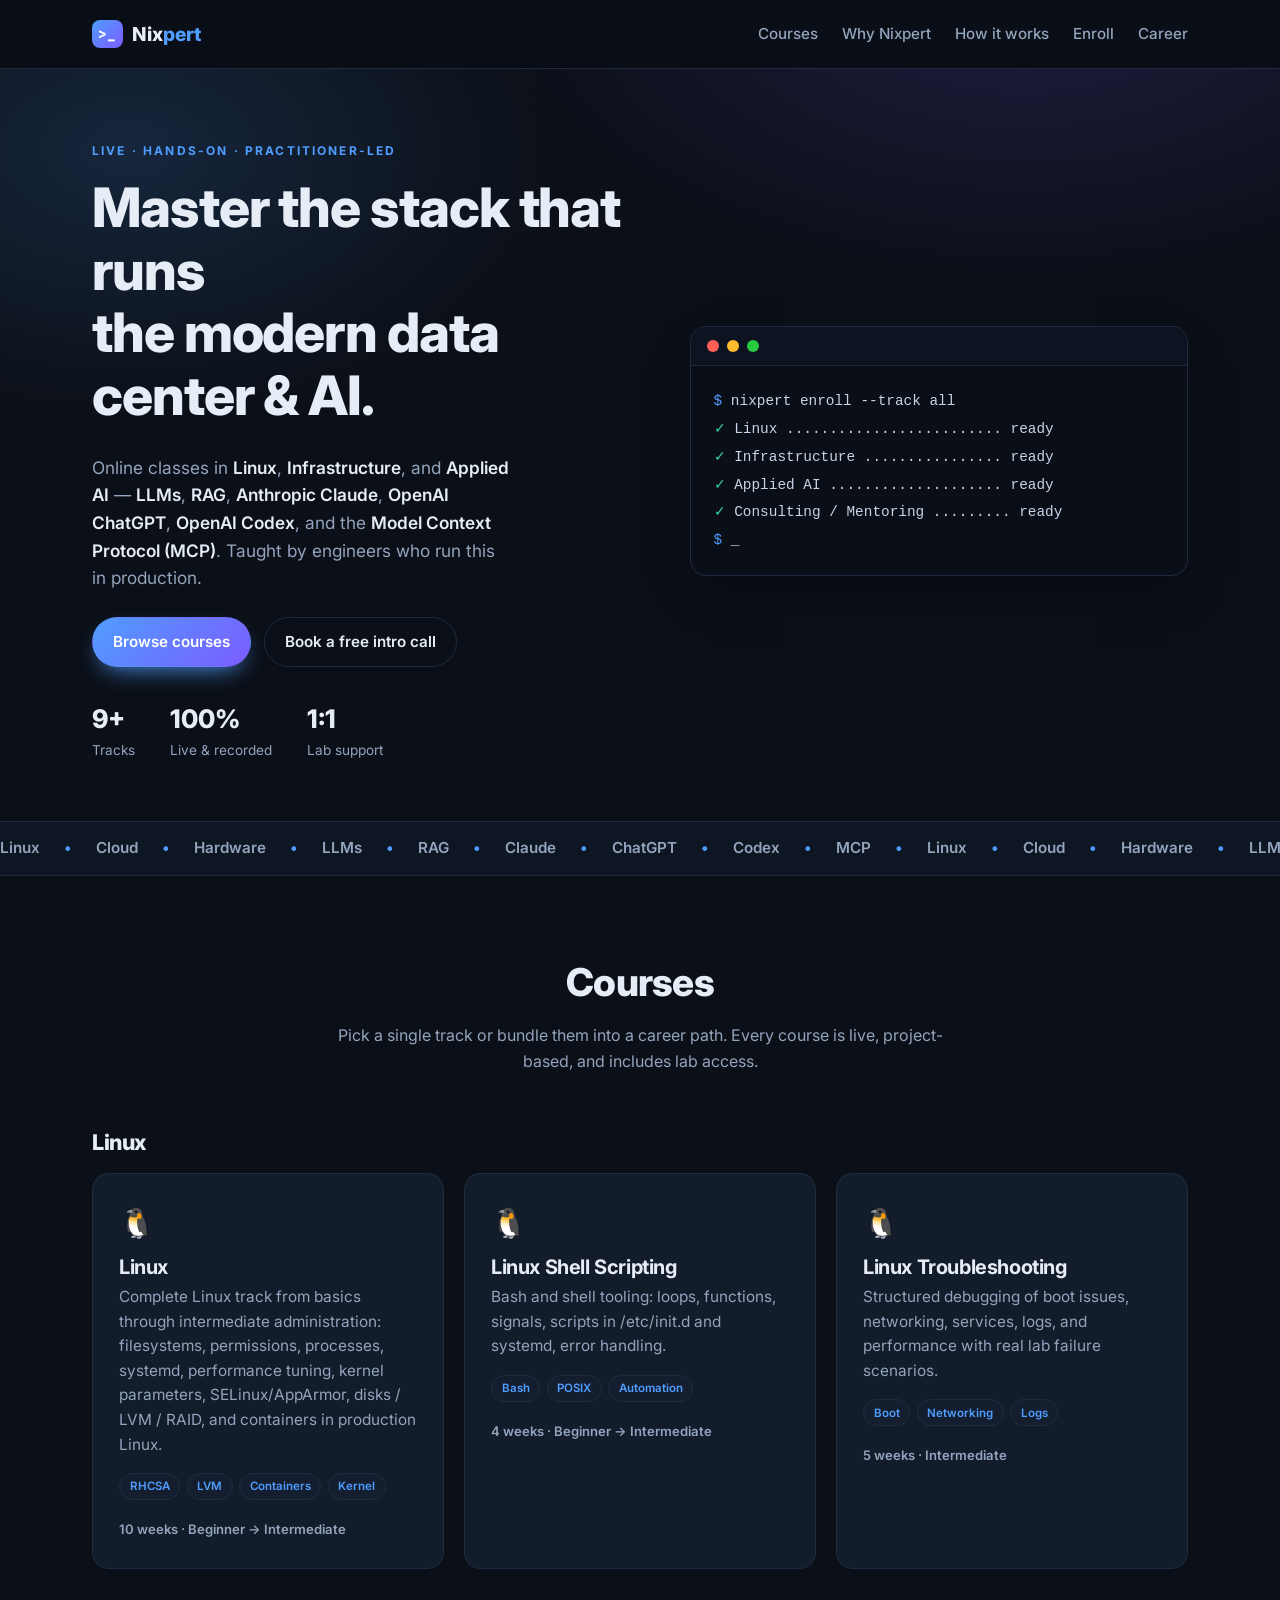
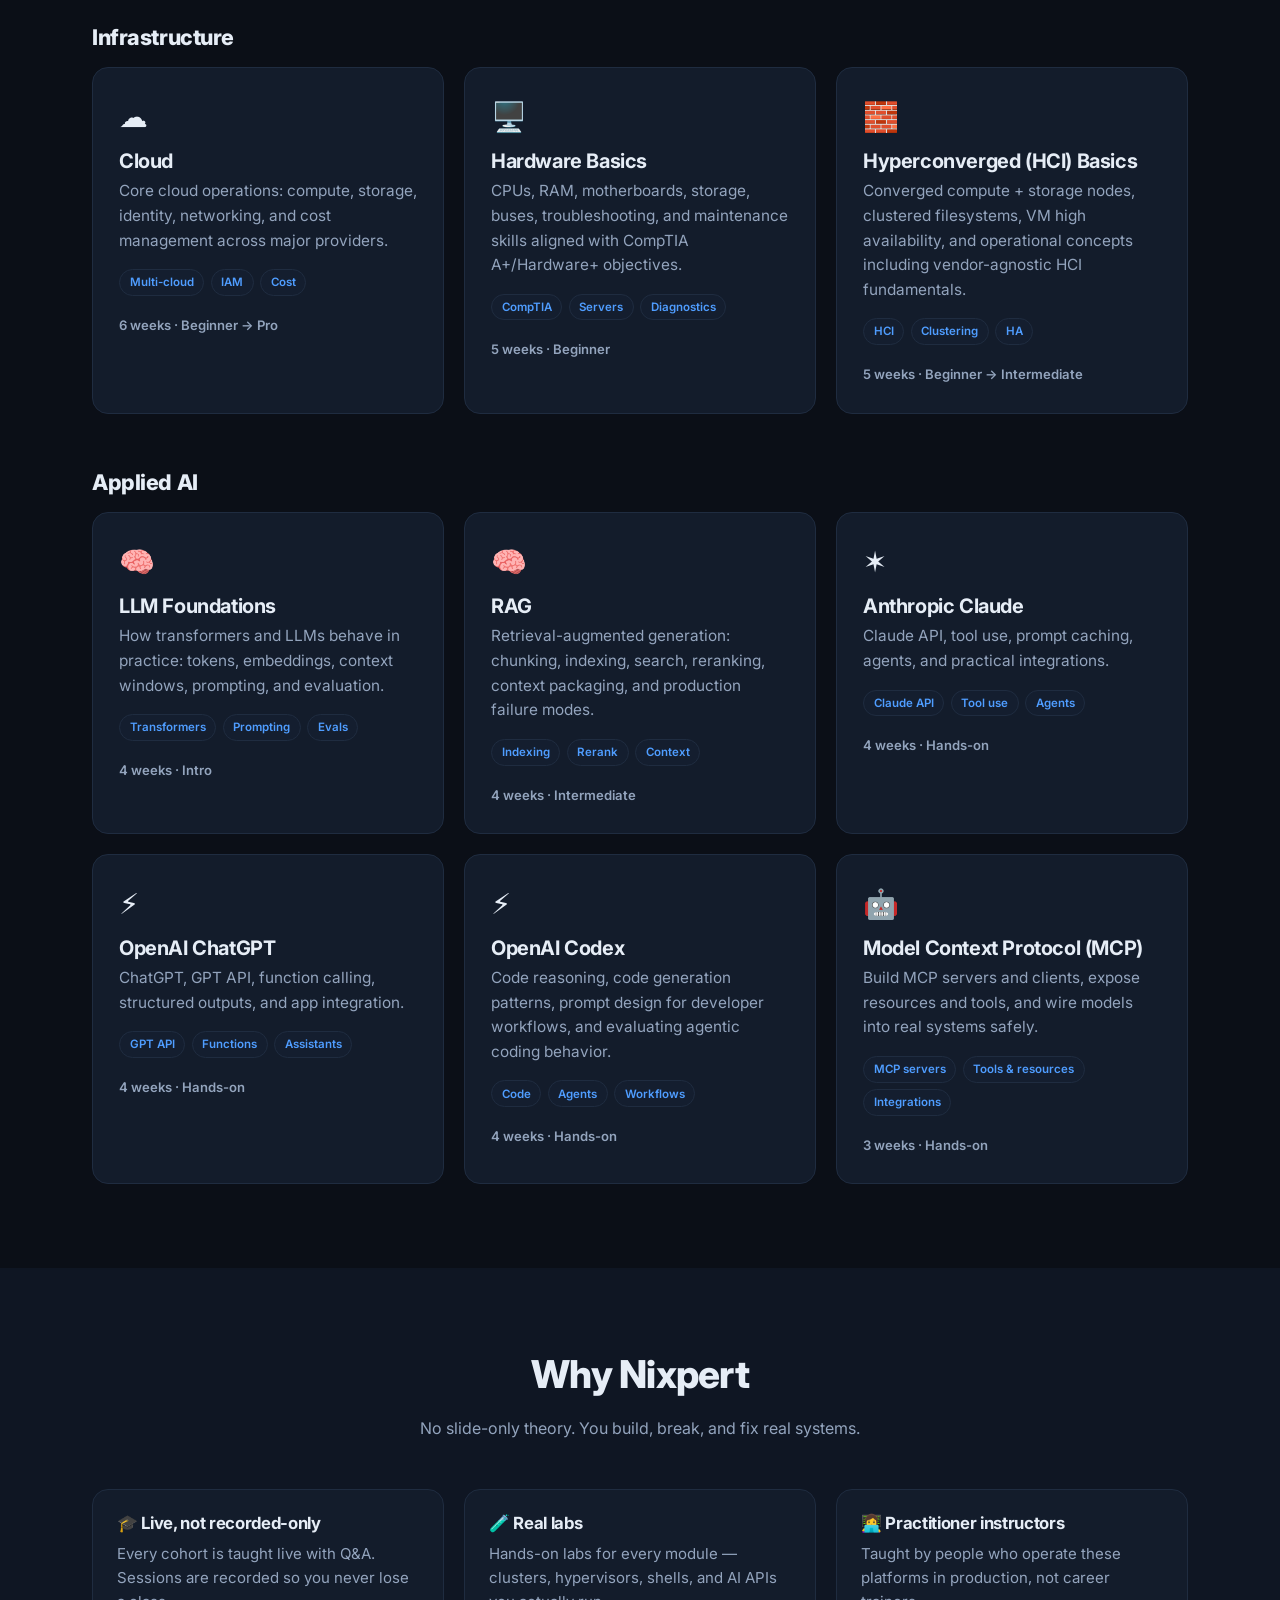
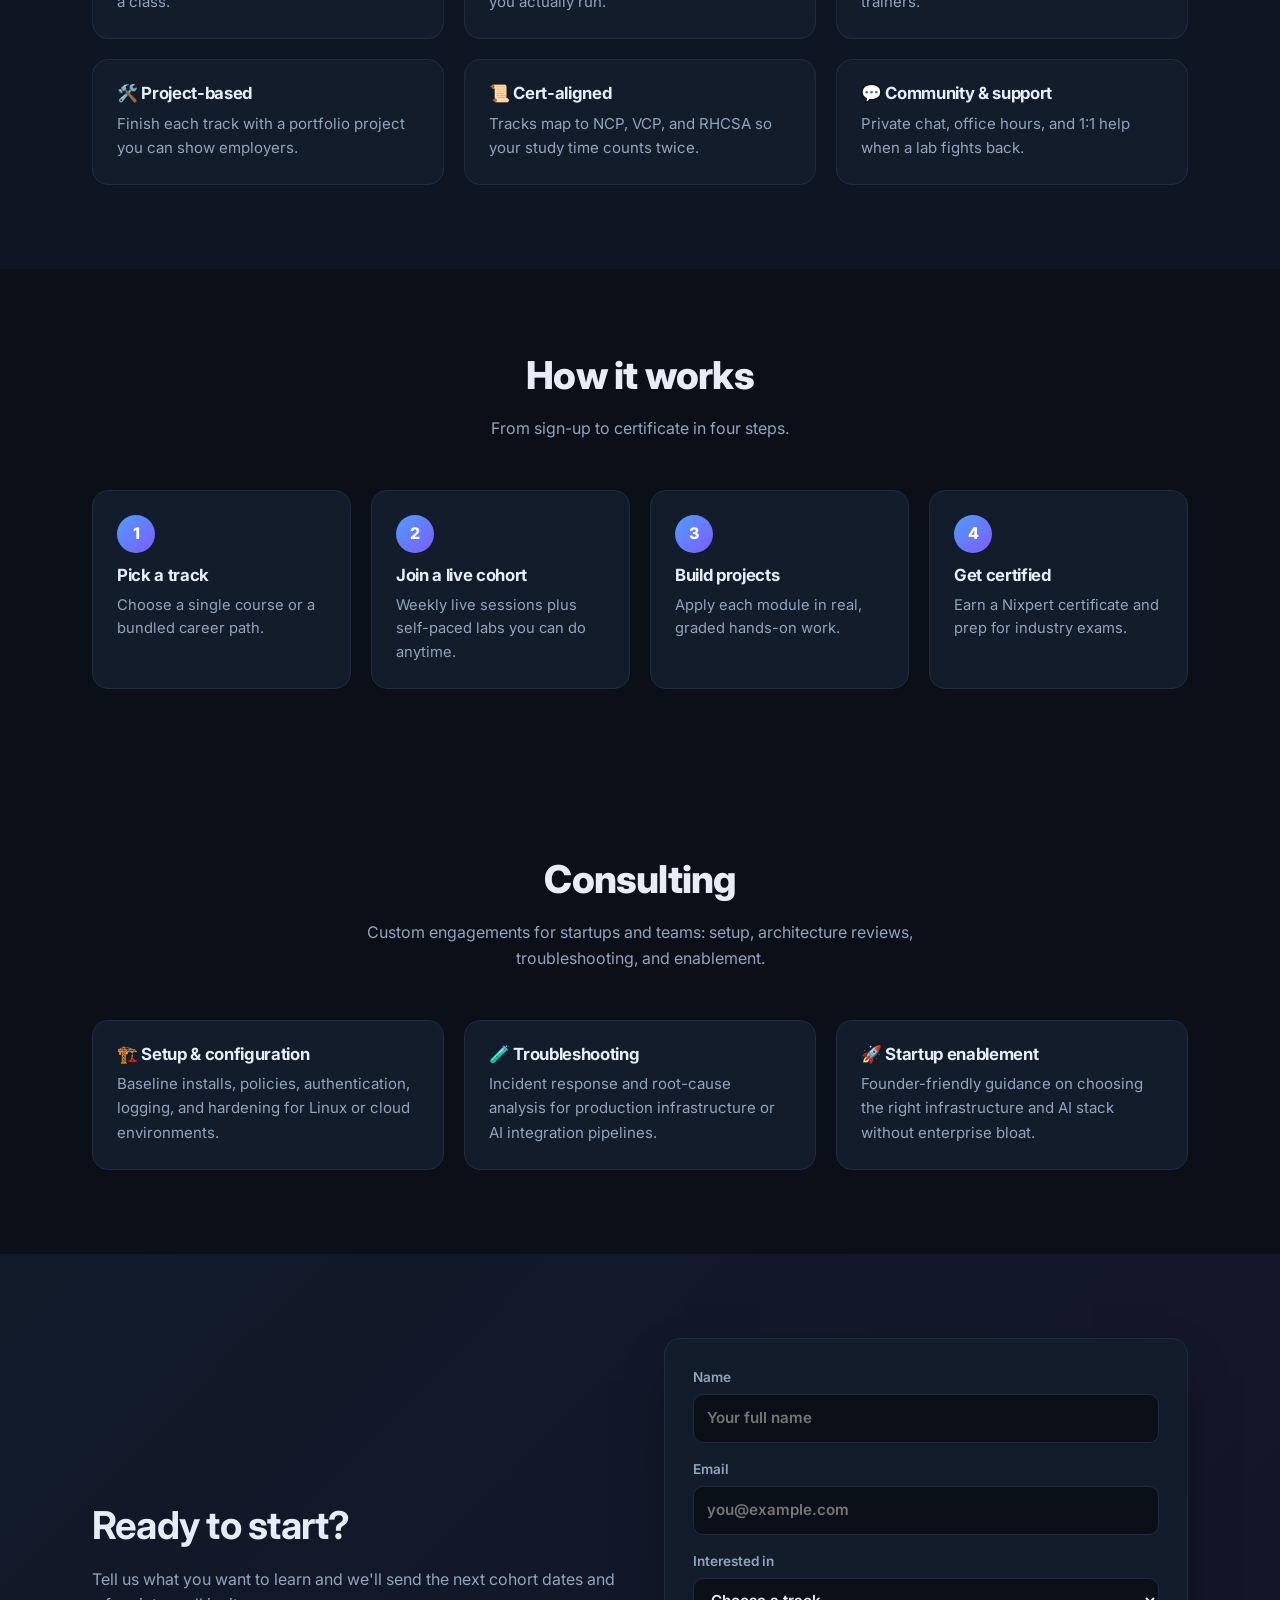
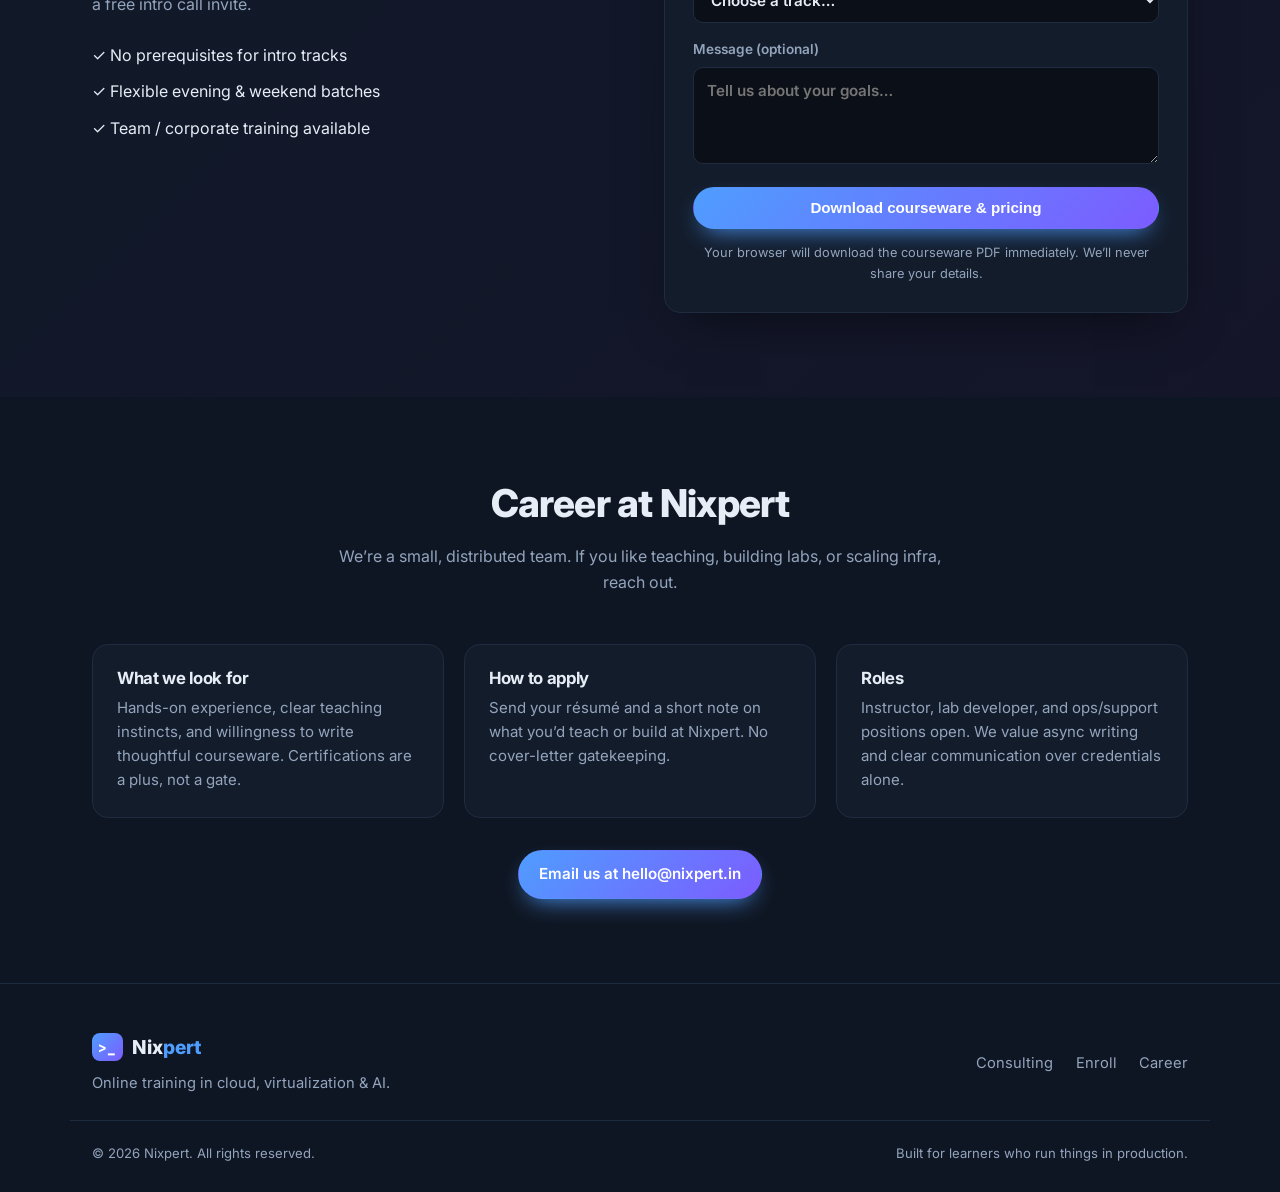
==== commit 26ae1b2f: "Require name and email in courseware form" ====
--- a/index.html
+++ b/index.html
@@ -294,12 +294,12 @@
           <li>✓ Team / corporate training available</li>
         </ul>
       </div>
-      <form class="enroll-form" action="courseware.pdf" method="GET">
-        <label>Name (optional)
-          <input type="text" name="name" placeholder="Your full name" />
+      <form class="enroll-form" action="download.html" method="GET">
+        <label>Name
+          <input type="text" name="name" required placeholder="Your full name" />
         </label>
-        <label>Email (optional)
-          <input type="email" name="email" placeholder="you@example.com" />
+        <label>Email
+          <input type="email" name="email" required placeholder="you@example.com" />
         </label>
         <label>Interested in
           <select name="track" required>
